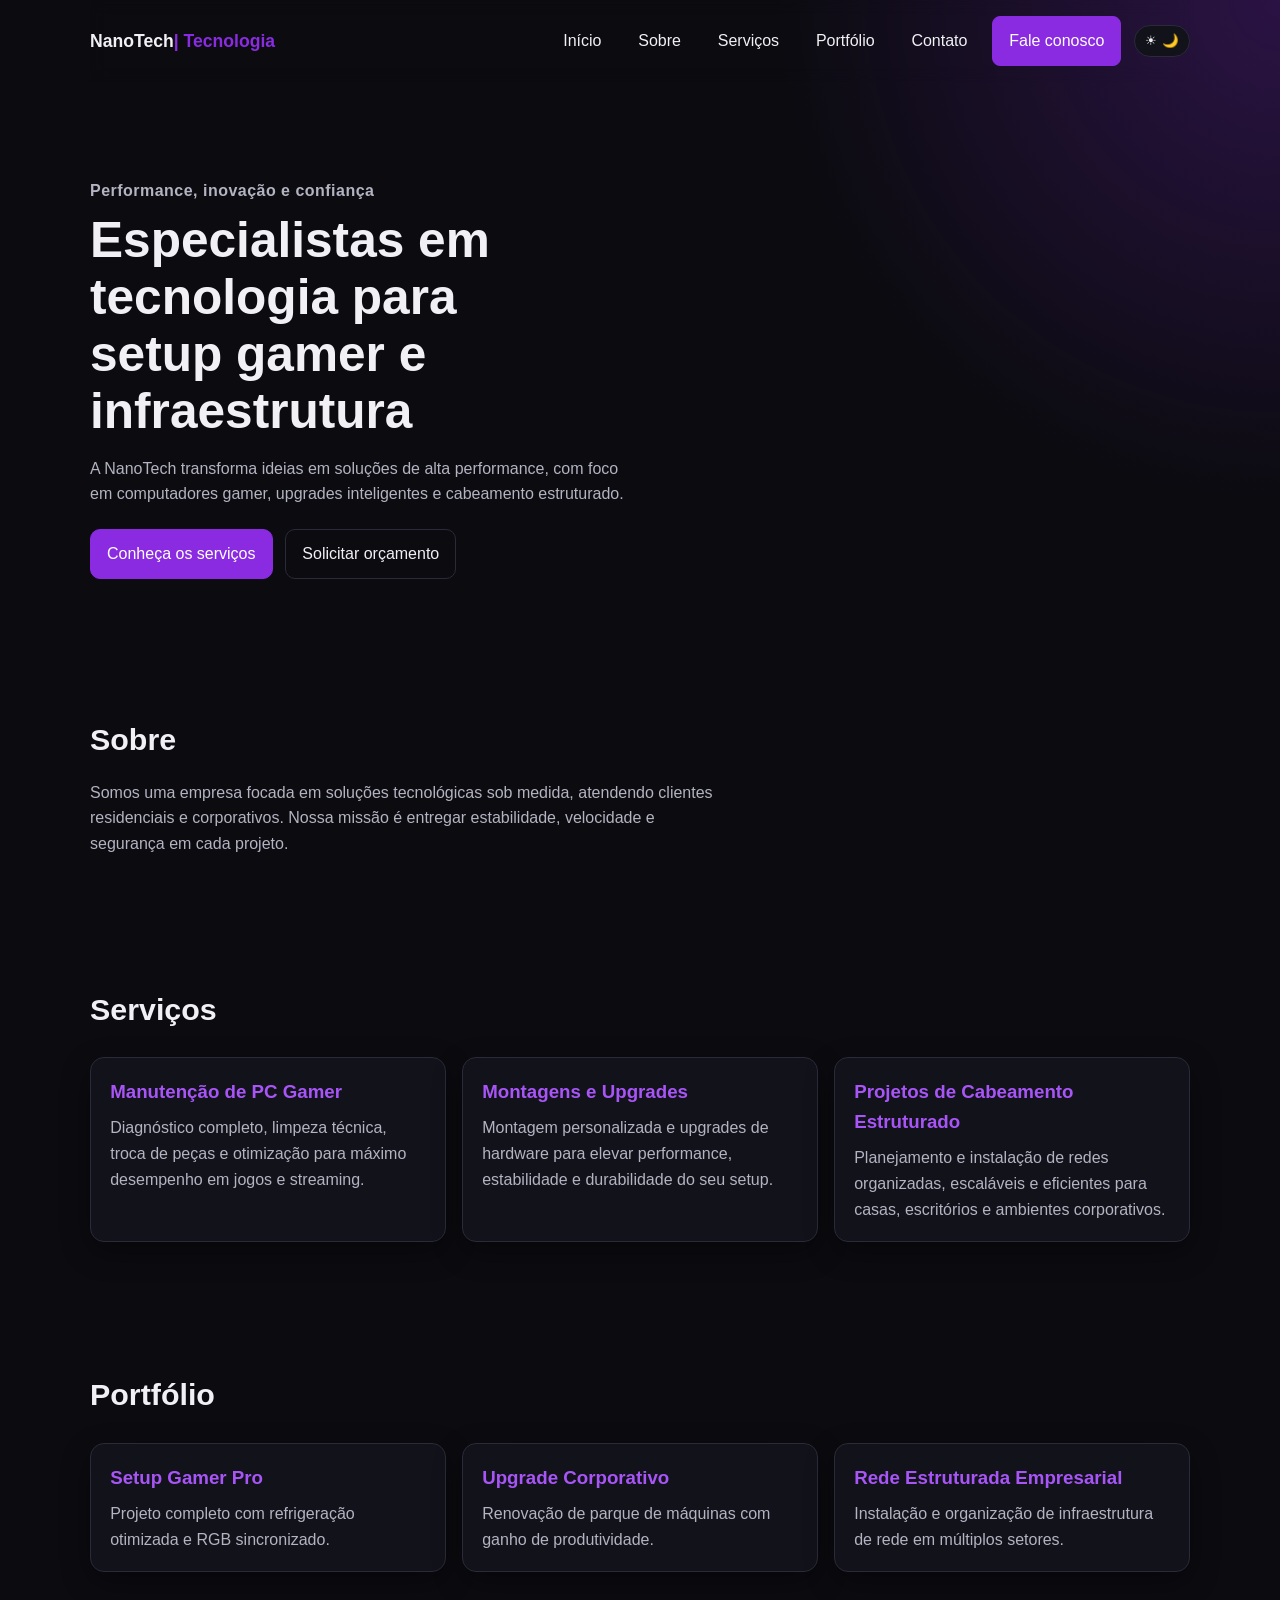
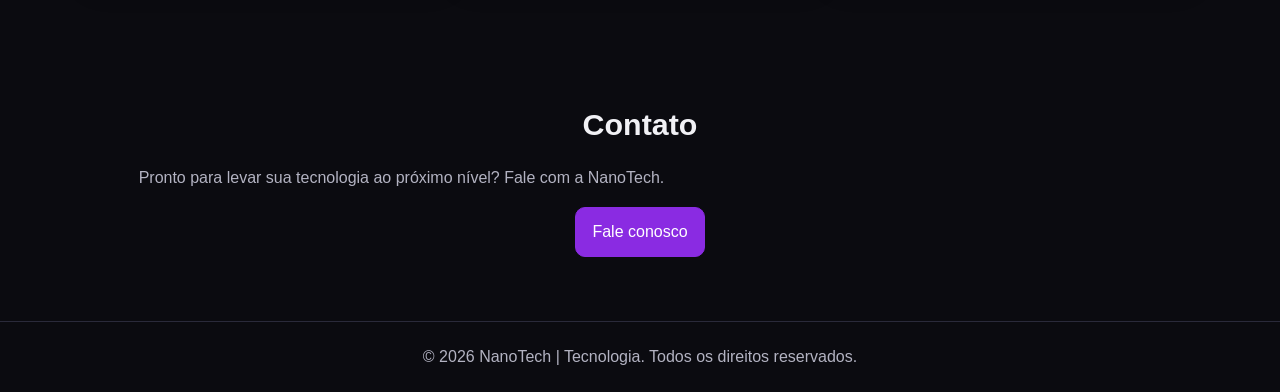
==== index.html @ a6902eae "Create responsive NanoTech landing page with theme toggle" ====
<!DOCTYPE html>
<html lang="pt-BR">
  <head>
    <meta charset="UTF-8" />
    <meta name="viewport" content="width=device-width, initial-scale=1.0" />
    <title>NanoTech | Tecnologia</title>
    <link rel="stylesheet" href="styles.css" />
  </head>
  <body data-theme="dark">
    <header class="header" id="inicio">
      <nav class="navbar container" aria-label="Navegação principal">
        <a href="#inicio" class="logo">NanoTech<span>| Tecnologia</span></a>

        <button class="menu-toggle" aria-expanded="false" aria-label="Abrir menu">
          <span></span><span></span><span></span>
        </button>

        <ul class="nav-links" id="menu">
          <li><a href="#inicio">Início</a></li>
          <li><a href="#sobre">Sobre</a></li>
          <li><a href="#servicos">Serviços</a></li>
          <li><a href="#portfolio">Portfólio</a></li>
          <li><a href="#contato">Contato</a></li>
          <li>
            <a href="#contato" class="btn btn-cta">Fale conosco</a>
          </li>
          <li>
            <button class="theme-toggle" id="themeToggle" aria-label="Alternar tema">
              <span class="icon sun" aria-hidden="true">☀</span>
              <span class="icon moon" aria-hidden="true">🌙</span>
            </button>
          </li>
        </ul>
      </nav>

      <section class="hero container">
        <div class="hero-content">
          <p class="eyebrow">Performance, inovação e confiança</p>
          <h1>Especialistas em tecnologia para setup gamer e infraestrutura</h1>
          <p>
            A NanoTech transforma ideias em soluções de alta performance, com foco em
            computadores gamer, upgrades inteligentes e cabeamento estruturado.
          </p>
          <div class="hero-actions">
            <a href="#servicos" class="btn">Conheça os serviços</a>
            <a href="#contato" class="btn btn-outline">Solicitar orçamento</a>
          </div>
        </div>
      </section>
    </header>

    <main>
      <section id="sobre" class="section container">
        <h2>Sobre</h2>
        <p>
          Somos uma empresa focada em soluções tecnológicas sob medida, atendendo
          clientes residenciais e corporativos. Nossa missão é entregar estabilidade,
          velocidade e segurança em cada projeto.
        </p>
      </section>

      <section id="servicos" class="section container">
        <h2>Serviços</h2>
        <div class="cards">
          <article class="card">
            <h3>Manutenção de PC Gamer</h3>
            <p>
              Diagnóstico completo, limpeza técnica, troca de peças e otimização para
              máximo desempenho em jogos e streaming.
            </p>
          </article>

          <article class="card">
            <h3>Montagens e Upgrades</h3>
            <p>
              Montagem personalizada e upgrades de hardware para elevar performance,
              estabilidade e durabilidade do seu setup.
            </p>
          </article>

          <article class="card">
            <h3>Projetos de Cabeamento Estruturado</h3>
            <p>
              Planejamento e instalação de redes organizadas, escaláveis e eficientes
              para casas, escritórios e ambientes corporativos.
            </p>
          </article>
        </div>
      </section>

      <section id="portfolio" class="section container">
        <h2>Portfólio</h2>
        <div class="portfolio-grid">
          <div class="portfolio-item">
            <h3>Setup Gamer Pro</h3>
            <p>Projeto completo com refrigeração otimizada e RGB sincronizado.</p>
          </div>
          <div class="portfolio-item">
            <h3>Upgrade Corporativo</h3>
            <p>Renovação de parque de máquinas com ganho de produtividade.</p>
          </div>
          <div class="portfolio-item">
            <h3>Rede Estruturada Empresarial</h3>
            <p>Instalação e organização de infraestrutura de rede em múltiplos setores.</p>
          </div>
        </div>
      </section>

      <section id="contato" class="section container contato">
        <h2>Contato</h2>
        <p>Pronto para levar sua tecnologia ao próximo nível? Fale com a NanoTech.</p>
        <a href="mailto:contato@nanotech.com" class="btn">Fale conosco</a>
      </section>
    </main>

    <footer class="footer">
      <p>© 2026 NanoTech | Tecnologia. Todos os direitos reservados.</p>
    </footer>

    <script src="script.js"></script>
  </body>
</html>
---- styles.css ----
:root {
  --bg: #0b0b10;
  --surface: #12121a;
  --text: #f1f1f5;
  --muted: #b3b3c2;
  --primary: #8a2be2;
  --primary-strong: #a855f7;
  --border: #2a2a3a;
  --shadow: 0 10px 30px rgba(0, 0, 0, 0.3);
}

body[data-theme="light"] {
  --bg: #f6f5fb;
  --surface: #ffffff;
  --text: #191726;
  --muted: #4e4c60;
  --primary: #6d28d9;
  --primary-strong: #7c3aed;
  --border: #d7d4e5;
  --shadow: 0 10px 30px rgba(45, 25, 75, 0.12);
}

* {
  box-sizing: border-box;
  margin: 0;
  padding: 0;
}

html {
  scroll-behavior: smooth;
}

body {
  font-family: "Segoe UI", Roboto, sans-serif;
  background: var(--bg);
  color: var(--text);
  line-height: 1.6;
}

.container {
  width: min(1100px, 92%);
  margin: 0 auto;
}

.header {
  background: radial-gradient(circle at top right, rgba(138, 43, 226, 0.25), transparent 35%), var(--bg);
}

.navbar {
  position: sticky;
  top: 0;
  z-index: 30;
  display: flex;
  justify-content: space-between;
  align-items: center;
  padding: 1rem 0;
  backdrop-filter: blur(8px);
}

.logo {
  text-decoration: none;
  font-weight: 700;
  color: var(--text);
  font-size: 1.1rem;
}

.logo span {
  color: var(--primary);
}

.nav-links {
  list-style: none;
  display: flex;
  align-items: center;
  gap: 0.8rem;
}

.nav-links a {
  text-decoration: none;
  color: var(--text);
  font-weight: 500;
  padding: 0.5rem 0.75rem;
  border-radius: 8px;
}

.nav-links a:hover {
  background: rgba(138, 43, 226, 0.18);
}

.btn {
  background: var(--primary);
  color: #fff !important;
  border: 1px solid var(--primary);
  padding: 0.7rem 1rem !important;
  border-radius: 10px;
  text-decoration: none;
  display: inline-block;
  transition: 0.2s;
}

.btn:hover {
  background: var(--primary-strong);
  transform: translateY(-1px);
}

.btn-outline {
  background: transparent;
  border: 1px solid var(--border);
  color: var(--text) !important;
}

.theme-toggle {
  border: 1px solid var(--border);
  border-radius: 999px;
  background: var(--surface);
  color: var(--text);
  padding: 0.45rem 0.6rem;
  cursor: pointer;
  display: flex;
  gap: 0.35rem;
}

.hero {
  padding: 6rem 0 4.5rem;
}

.eyebrow {
  color: var(--primary-strong);
  font-weight: 600;
  letter-spacing: 0.03em;
  margin-bottom: 0.5rem;
}

.hero h1 {
  font-size: clamp(1.8rem, 5vw, 3.1rem);
  line-height: 1.15;
  margin-bottom: 1rem;
  max-width: 16ch;
}

.hero p {
  color: var(--muted);
  max-width: 62ch;
}

.hero-actions {
  display: flex;
  gap: 0.8rem;
  margin-top: 1.4rem;
  flex-wrap: wrap;
}

.section {
  padding: 4rem 0;
}

.section h2 {
  font-size: 1.9rem;
  margin-bottom: 1rem;
}

.section > p {
  color: var(--muted);
  max-width: 70ch;
}

.cards,
.portfolio-grid {
  margin-top: 1.5rem;
  display: grid;
  grid-template-columns: repeat(3, minmax(0, 1fr));
  gap: 1rem;
}

.card,
.portfolio-item {
  background: var(--surface);
  border: 1px solid var(--border);
  border-radius: 14px;
  padding: 1.2rem;
  box-shadow: var(--shadow);
}

.card h3,
.portfolio-item h3 {
  margin-bottom: 0.5rem;
  color: var(--primary-strong);
}

.card p,
.portfolio-item p {
  color: var(--muted);
}

.contato {
  text-align: center;
}

.contato .btn {
  margin-top: 1rem;
}

.footer {
  border-top: 1px solid var(--border);
  padding: 1.4rem;
  text-align: center;
  color: var(--muted);
}

.menu-toggle {
  display: none;
  background: transparent;
  border: none;
  cursor: pointer;
}

.menu-toggle span {
  display: block;
  width: 24px;
  height: 2px;
  background: var(--text);
  margin: 5px 0;
}

@media (max-width: 900px) {
  .cards,
  .portfolio-grid {
    grid-template-columns: 1fr;
  }

  .menu-toggle {
    display: block;
  }

  .nav-links {
    position: absolute;
    top: 70px;
    right: 4%;
    background: var(--surface);
    border: 1px solid var(--border);
    border-radius: 12px;
    box-shadow: var(--shadow);
    width: min(320px, 90vw);
    padding: 0.8rem;
    display: none;
    flex-direction: column;
    align-items: flex-start;
  }

  .nav-links.open {
    display: flex;
  }

  .nav-links li {
    width: 100%;
  }

  .nav-links a,
  .theme-toggle {
    width: 100%;
  }
}
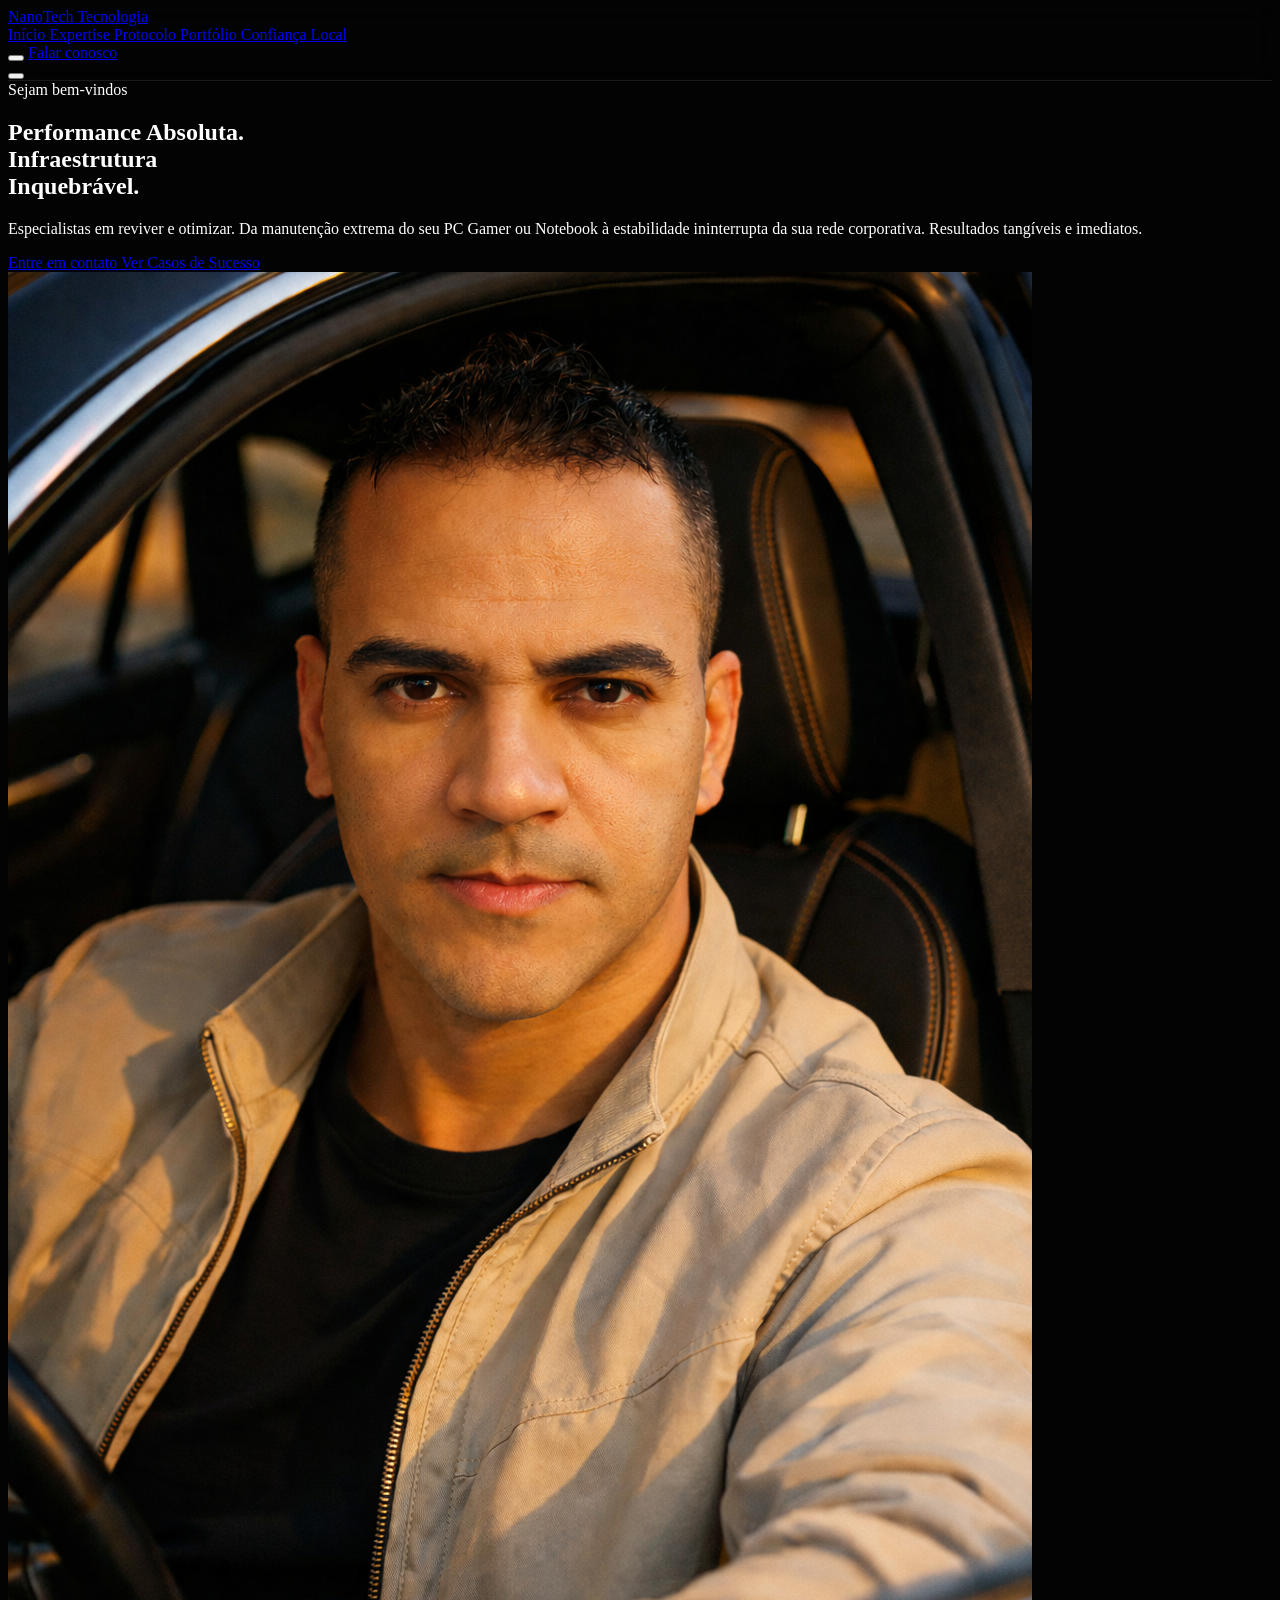
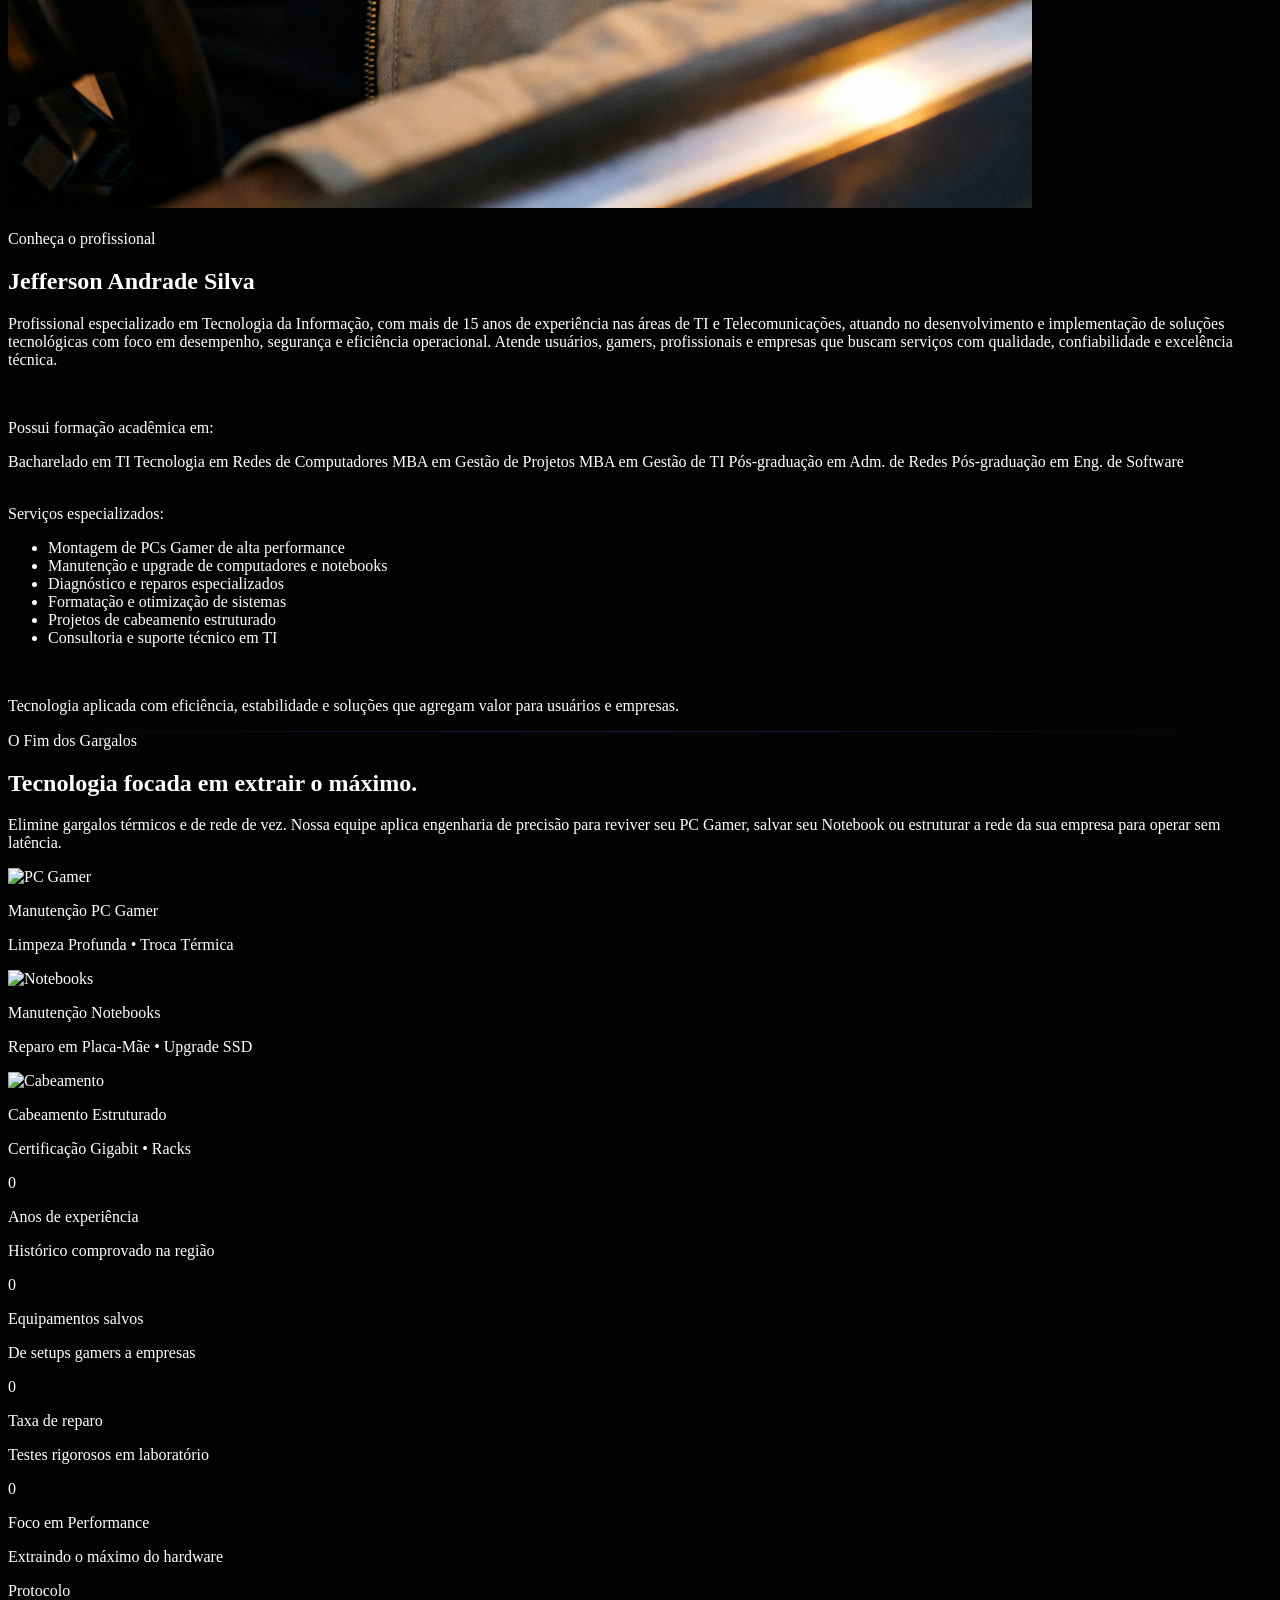
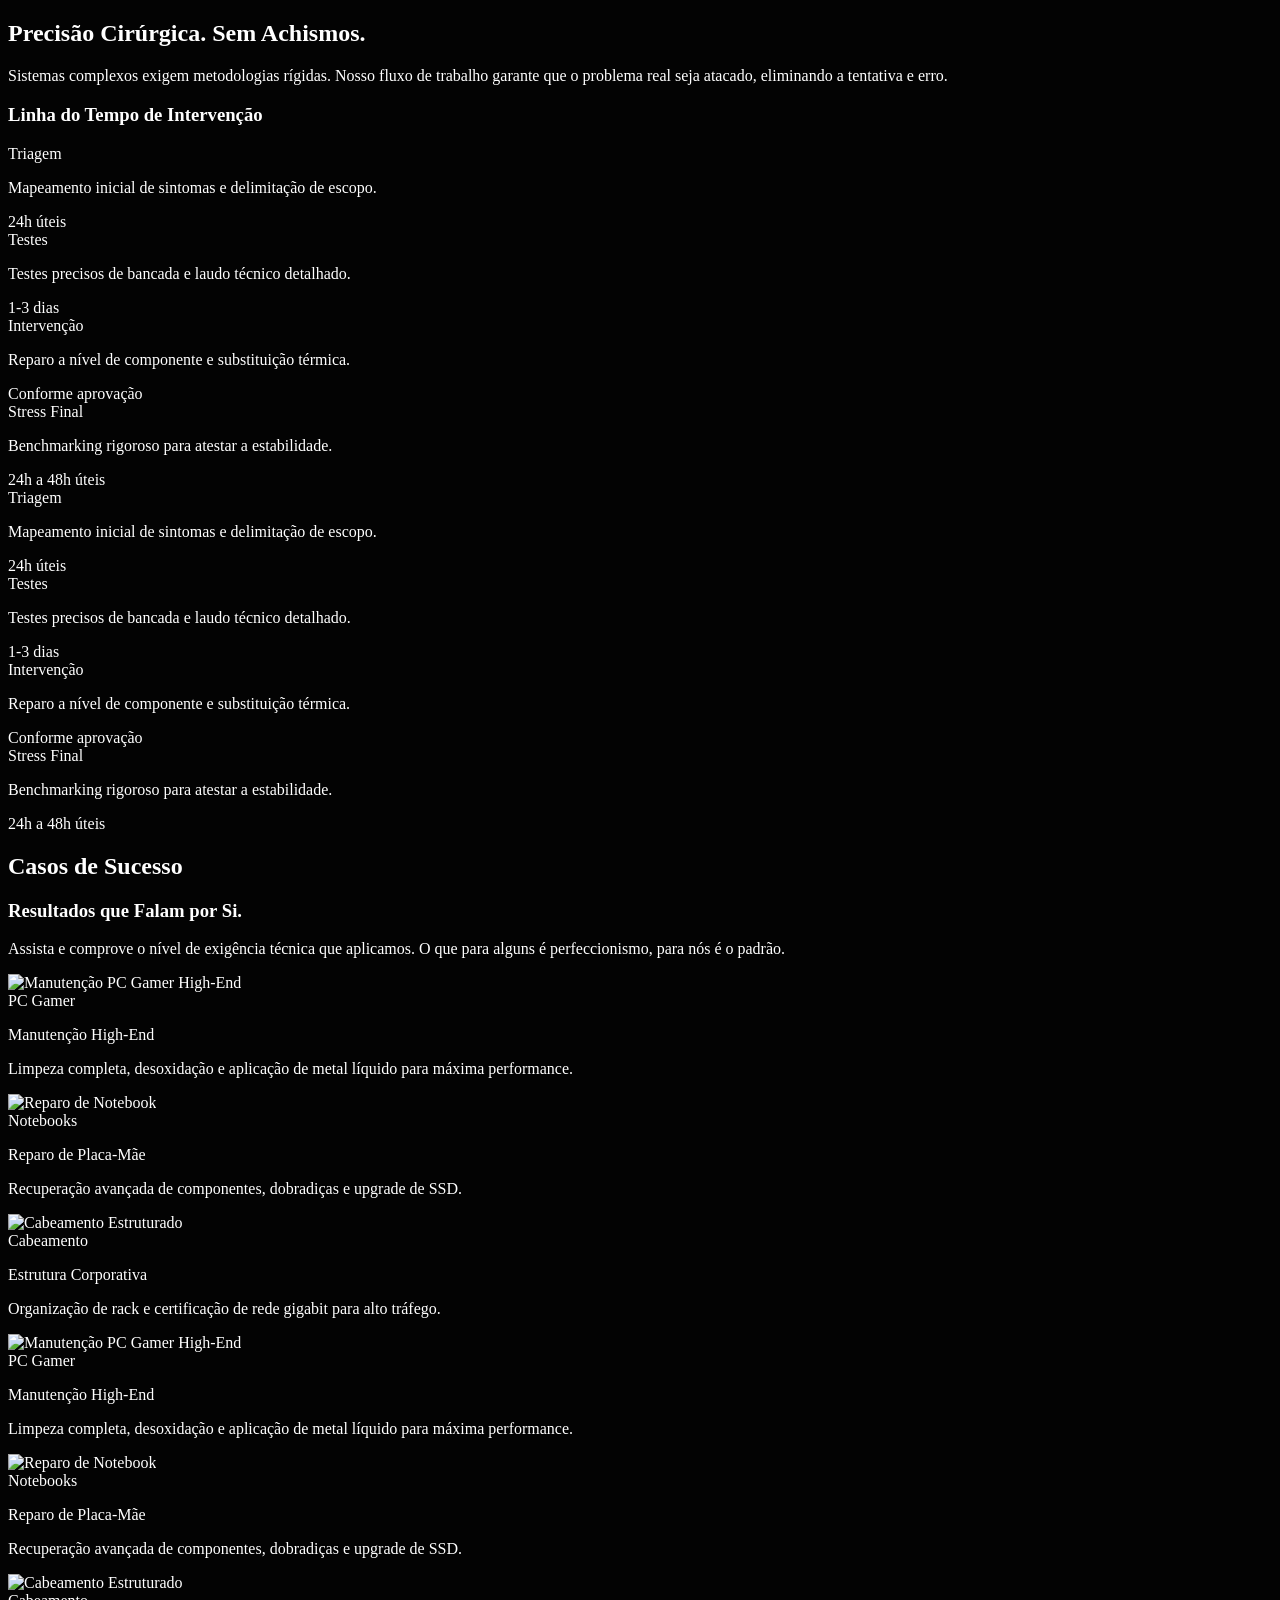
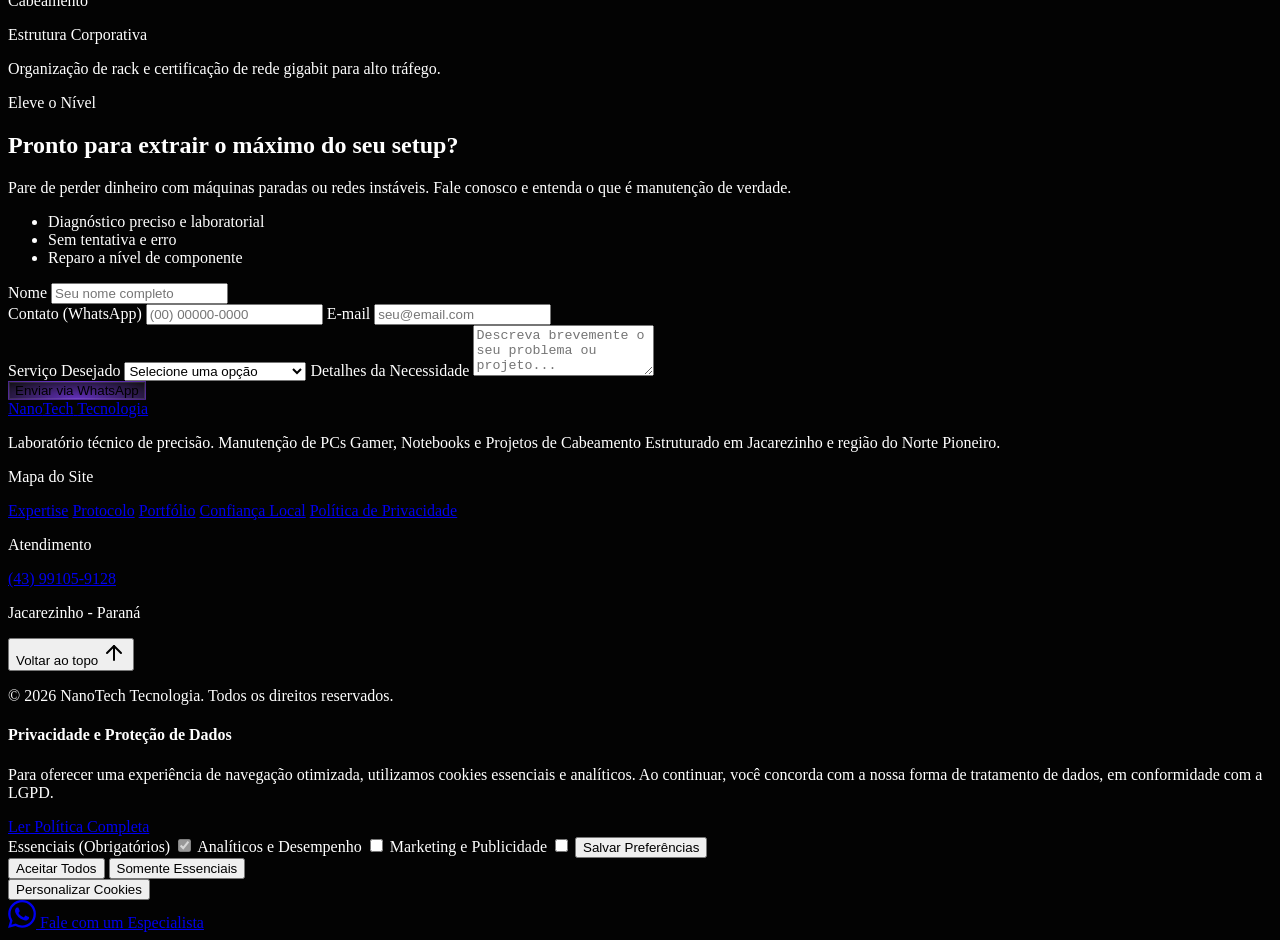
==== commit 726b0c75: "Rename nanotech.html to index.html" ====
--- a/index.html
+++ b/index.html
@@ -1,122 +1,739 @@
-<!DOCTYPE html>
-<html lang="pt-BR">
-  <head>
-    <meta charset="UTF-8" />
-    <meta name="viewport" content="width=device-width, initial-scale=1.0" />
-    <title>NanoTech | Tecnologia</title>
-    <link rel="stylesheet" href="styles.css" />
-  </head>
-  <body data-theme="dark">
-    <header class="header" id="inicio">
-      <nav class="navbar container" aria-label="Navegação principal">
-        <a href="#inicio" class="logo">NanoTech<span>| Tecnologia</span></a>
-
-        <button class="menu-toggle" aria-expanded="false" aria-label="Abrir menu">
-          <span></span><span></span><span></span>
-        </button>
-
-        <ul class="nav-links" id="menu">
-          <li><a href="#inicio">Início</a></li>
-          <li><a href="#sobre">Sobre</a></li>
-          <li><a href="#servicos">Serviços</a></li>
-          <li><a href="#portfolio">Portfólio</a></li>
-          <li><a href="#contato">Contato</a></li>
-          <li>
-            <a href="#contato" class="btn btn-cta">Fale conosco</a>
-          </li>
-          <li>
-            <button class="theme-toggle" id="themeToggle" aria-label="Alternar tema">
-              <span class="icon sun" aria-hidden="true">☀</span>
-              <span class="icon moon" aria-hidden="true">🌙</span>
-            </button>
-          </li>
-        </ul>
-      </nav>
-
-      <section class="hero container">
-        <div class="hero-content">
-          <p class="eyebrow">Performance, inovação e confiança</p>
-          <h1>Especialistas em tecnologia para setup gamer e infraestrutura</h1>
-          <p>
-            A NanoTech transforma ideias em soluções de alta performance, com foco em
-            computadores gamer, upgrades inteligentes e cabeamento estruturado.
-          </p>
-          <div class="hero-actions">
-            <a href="#servicos" class="btn">Conheça os serviços</a>
-            <a href="#contato" class="btn btn-outline">Solicitar orçamento</a>
-          </div>
-        </div>
-      </section>
-    </header>
-
-    <main>
-      <section id="sobre" class="section container">
-        <h2>Sobre</h2>
-        <p>
-          Somos uma empresa focada em soluções tecnológicas sob medida, atendendo
-          clientes residenciais e corporativos. Nossa missão é entregar estabilidade,
-          velocidade e segurança em cada projeto.
-        </p>
-      </section>
-
-      <section id="servicos" class="section container">
-        <h2>Serviços</h2>
-        <div class="cards">
-          <article class="card">
-            <h3>Manutenção de PC Gamer</h3>
-            <p>
-              Diagnóstico completo, limpeza técnica, troca de peças e otimização para
-              máximo desempenho em jogos e streaming.
-            </p>
-          </article>
-
-          <article class="card">
-            <h3>Montagens e Upgrades</h3>
-            <p>
-              Montagem personalizada e upgrades de hardware para elevar performance,
-              estabilidade e durabilidade do seu setup.
-            </p>
-          </article>
-
-          <article class="card">
-            <h3>Projetos de Cabeamento Estruturado</h3>
-            <p>
-              Planejamento e instalação de redes organizadas, escaláveis e eficientes
-              para casas, escritórios e ambientes corporativos.
-            </p>
-          </article>
-        </div>
-      </section>
-
-      <section id="portfolio" class="section container">
-        <h2>Portfólio</h2>
-        <div class="portfolio-grid">
-          <div class="portfolio-item">
-            <h3>Setup Gamer Pro</h3>
-            <p>Projeto completo com refrigeração otimizada e RGB sincronizado.</p>
-          </div>
-          <div class="portfolio-item">
-            <h3>Upgrade Corporativo</h3>
-            <p>Renovação de parque de máquinas com ganho de produtividade.</p>
-          </div>
-          <div class="portfolio-item">
-            <h3>Rede Estruturada Empresarial</h3>
-            <p>Instalação e organização de infraestrutura de rede em múltiplos setores.</p>
-          </div>
-        </div>
-      </section>
-
-      <section id="contato" class="section container contato">
-        <h2>Contato</h2>
-        <p>Pronto para levar sua tecnologia ao próximo nível? Fale com a NanoTech.</p>
-        <a href="mailto:contato@nanotech.com" class="btn">Fale conosco</a>
-      </section>
-    </main>
-
-    <footer class="footer">
-      <p>© 2026 NanoTech | Tecnologia. Todos os direitos reservados.</p>
-    </footer>
-
-    <script src="script.js"></script>
-  </body>
-</html>
+<!DOCTYPE html>
+<html lang="pt-BR" class="scroll-smooth dark">
+<head>
+    <meta charset="UTF-8">
+    <meta name="viewport" content="width=device-width, initial-scale=1.0">
+    <title>NanoTech Tecnologia | Alta Performance e Infraestrutura Profissional - PR</title>
+    <link rel="icon" type="image/png" href="logo_nano.png">
+    
+    <!-- Script Anti-FOUC para carregar o tema antes da renderização -->
+    <script>
+        // Define o modo escuro (dark) como padrão absoluto. 
+        // Só muda para claro (light) se o utilizador tiver escolhido explicitamente essa opção antes.
+        if (localStorage.getItem('color-theme') === 'light') {
+            document.documentElement.classList.remove('dark');
+        } else {
+            document.documentElement.classList.add('dark');
+        }
+    </script>
+
+    <!-- Tailwind CSS -->
+    <script src="https://cdn.tailwindcss.com"></script>
+    
+    <!-- Lucide Icons -->
+    <script src="https://unpkg.com/lucide@latest"></script>
+
+    <!-- Google Fonts -->
+    <link rel="preconnect" href="https://fonts.googleapis.com">
+    <link rel="preconnect" href="https://fonts.gstatic.com" crossorigin>
+    <link href="https://fonts.googleapis.com/css2?family=Manrope:wght@300;400;500;600;700;800&display=swap" rel="stylesheet">
+
+    <!-- Tailwind Config com Variáveis Dinâmicas -->
+    <script>
+        tailwind.config = {
+            darkMode: 'class',
+            theme: {
+                extend: {
+                    colors: {
+                        bgBase: 'var(--color-base)',
+                        bgSurface: 'var(--color-surface)',
+                        bgSurface2: 'var(--color-surface2)',
+                        borderColor: 'var(--color-border)',
+                        borderDarker: 'var(--color-border-darker)',
+                        textMain: 'var(--color-text-main)',
+                        textMuted: 'var(--color-text-muted)',
+                        brand: {
+                            light: '#a78bfa',
+                            DEFAULT: '#7c3aed',
+                            dark: '#5b21b6',
+                        }
+                    },
+                    fontFamily: {
+                        sans: ['Manrope', 'sans-serif'],
+                    }
+                }
+            }
+        }
+    </script>
+
+    <!-- External CSS -->
+    <link rel="stylesheet" href="style.css">
+</head>
+<body class="relative selection:bg-brand selection:text-white">
+
+    <!-- Header -->
+    <header class="fixed w-full top-0 z-50 glass-header transition-all duration-300">
+        <div class="container mx-auto px-6 lg:px-12 py-5 flex justify-between items-center">
+            <!-- Logo -->
+            <a href="#" class="flex items-center gap-3">
+                <div class="w-2 h-6 bg-brand rounded-sm"></div>
+                <span class="font-bold text-xl tracking-tight text-textMain uppercase">Nano<span class="text-gray-500">Tech</span> <span class="text-sm font-medium text-brand dark:text-brand-light normal-case ml-1">Tecnologia</span></span>
+            </a>
+
+            <!-- Desktop Nav -->
+            <div class="hidden lg:flex items-center gap-8">
+                <nav class="flex gap-8 items-center w-full">
+                    <a href="#hero-section" class="relative text-sm font-medium text-textMuted hover:text-white transition-colors duration-300 group py-1">
+                        Início
+                        <span class="absolute bottom-0 left-0 w-0 h-[2px] bg-brand transition-all duration-300 ease-out group-hover:w-full rounded-full shadow-[0_0_8px_rgba(124,58,237,0.8)]"></span>
+                    </a>
+                    <a href="#expertise" class="relative text-sm font-medium text-textMuted hover:text-white transition-colors duration-300 group py-1">
+                        Expertise
+                        <span class="absolute bottom-0 left-0 w-0 h-[2px] bg-brand transition-all duration-300 ease-out group-hover:w-full rounded-full shadow-[0_0_8px_rgba(124,58,237,0.8)]"></span>
+                    </a>
+                    <a href="#processo" class="relative text-sm font-medium text-textMuted hover:text-white transition-colors duration-300 group py-1">
+                        Protocolo
+                        <span class="absolute bottom-0 left-0 w-0 h-[2px] bg-brand transition-all duration-300 ease-out group-hover:w-full rounded-full shadow-[0_0_8px_rgba(124,58,237,0.8)]"></span>
+                    </a>
+                    <a href="#portfolio" class="relative text-sm font-medium text-textMuted hover:text-white transition-colors duration-300 group py-1">
+                        Portfólio
+                        <span class="absolute bottom-0 left-0 w-0 h-[2px] bg-brand transition-all duration-300 ease-out group-hover:w-full rounded-full shadow-[0_0_8px_rgba(124,58,237,0.8)]"></span>
+                    </a>
+                    <a href="#confianca" class="relative text-sm font-medium text-textMuted hover:text-white transition-colors duration-300 group py-1">
+                        Confiança Local
+                        <span class="absolute bottom-0 left-0 w-0 h-[2px] bg-brand transition-all duration-300 ease-out group-hover:w-full rounded-full shadow-[0_0_8px_rgba(124,58,237,0.8)]"></span>
+                    </a>
+                </nav>
+                <div class="flex items-center gap-5 border-l border-borderColor pl-6">
+                    <button id="theme-toggle-desktop" class="text-textMuted hover:text-brand transition-colors p-2 rounded-lg bg-bgSurface2 border border-borderColor">
+                        <i data-lucide="sun" class="w-4 h-4 hidden dark:block"></i>
+                        <i data-lucide="moon" class="w-4 h-4 block dark:hidden"></i>
+                    </button>
+                    <a href="#confianca" class="bg-brand hover:bg-brand-light text-white px-6 py-2.5 text-sm font-bold transition-all duration-300 flex items-center gap-2 rounded-lg shadow-[0_0_15px_rgba(124,58,237,0.3)] whitespace-nowrap">
+                        Falar conosco
+                    </a>
+                </div>
+            </div>
+
+            <!-- Mobile Menu Btn & Toggle -->
+            <div class="flex items-center gap-4 lg:hidden">
+                <button class="text-textMain" id="mobile-menu-btn">
+                    <i data-lucide="menu" class="w-6 h-6"></i>
+                </button>
+            </div>
+        </div>
+    </header>
+
+    <!-- Hero Section -->
+    <section class="relative min-h-screen flex items-center pt-32 pb-20 lg:pt-48 lg:pb-32 overflow-hidden z-10" id="hero-section">
+        <div class="absolute inset-0 pointer-events-none grid-bg z-0"></div>
+        <!-- Ambient Glow -->
+        <div class="absolute top-0 left-1/2 -translate-x-1/2 w-[1000px] h-[500px] bg-brand/10 rounded-full blur-[100px] pointer-events-none z-0"></div>
+
+        <div class="container mx-auto px-6 lg:px-12 relative z-10 flex flex-col justify-center items-center text-center scroll-blur-target" id="hero-content">
+            
+            <div class="gs-hero opacity-0 translate-y-8 inline-flex gap-2 text-xs font-semibold uppercase tracking-[0.15em] text-brand dark:text-brand-light bg-brand/5 border border-brand/10 rounded-full mb-8 pt-1.5 pr-4 pb-1.5 pl-4 items-center">
+                Sejam bem-vindos
+                <span class="relative flex h-2 w-2 ml-1">
+                    <span class="animate-ping absolute inline-flex h-full w-full rounded-full bg-brand opacity-75"></span>
+                    <span class="relative inline-flex rounded-full h-2 w-2 bg-brand"></span>
+                </span>
+            </div>
+
+            <h1 class="gs-hero opacity-0 translate-y-8 font-bold text-5xl md:text-7xl lg:text-8xl leading-[0.95] tracking-tight text-textMain mb-6 max-w-5xl transition-all duration-75 ease-out will-change-transform" id="hero-title">
+                Performance Absoluta. <br>
+                <span class="text-transparent bg-clip-text bg-gradient-to-r from-textMuted to-textMain">Infraestrutura </span>
+                <!-- Mobile Break for 3rd Line -->
+                <br class="md:hidden">
+                <span class="whitespace-nowrap">
+                    <span class="text-textMain inline-block transition-opacity duration-300 min-w-[1ch]" id="rotating-text-nanotech">Inquebrável</span><span class="text-transparent bg-clip-text bg-gradient-to-r from-textMuted to-textMain">.</span>
+                </span>
+                
+                <script>
+                  document.addEventListener('DOMContentLoaded', function() {
+                    const words = ["Inquebrável", "Premium", "Sem Gargalos", "Blindada", "Impecável"];
+                    let index = 0;
+                    const el = document.getElementById('rotating-text-nanotech');
+                    if (el) {
+                        setInterval(() => {
+                            el.classList.add('opacity-0');
+                            setTimeout(() => {
+                                index = (index + 1) % words.length;
+                                el.textContent = words[index];
+                                el.classList.remove('opacity-0');
+                            }, 300);
+                        }, 2000);
+                    }
+                });
+                </script>
+            </h1>
+
+            <p class="gs-hero opacity-0 translate-y-8 text-textMuted text-lg md:text-xl max-w-2xl font-light leading-relaxed mb-10 mr-auto ml-auto">
+                Especialistas em reviver e otimizar. Da manutenção extrema do seu PC Gamer ou Notebook à estabilidade ininterrupta da sua rede corporativa. Resultados tangíveis e imediatos.
+            </p>
+
+            <div class="gs-hero opacity-0 translate-y-8 flex flex-col sm:flex-row items-center justify-center gap-4 w-full">
+                <a href="#confianca" class="w-full sm:w-auto px-8 py-4 bg-brand hover:bg-brand-light text-white text-sm font-bold rounded-lg transition-all duration-300 flex items-center justify-center gap-2 shadow-[0_0_20px_rgba(124,58,237,0.4)]">
+                    Entre em contato
+                    <i data-lucide="arrow-right" class="w-4 h-4"></i>
+                </a>
+                <a href="#portfolio" class="w-full sm:w-auto px-8 py-4 border border-borderColor text-textMain text-sm font-bold rounded-lg hover:bg-bgSurface2 transition-colors duration-300 flex items-center justify-center gap-2 group">
+                    Ver Casos de Sucesso
+                    <i data-lucide="play-circle" class="w-4 h-4 group-hover:scale-110 transition-transform"></i>
+                </a>
+            </div>
+        </div>
+    </section>
+
+    <!-- Profissional Section -->
+    <section class="relative z-10 w-full mt-16 mb-16 gs-reveal opacity-0 translate-y-10">
+        <div class="w-full lg:h-[680px] bg-[#0c0c0c] border-y border-borderDarker grid grid-cols-1 lg:grid-cols-[40%_60%] shadow-2xl">
+            <!-- Image Content (Top on Mobile, Left on Desktop) -->
+            <div class="relative h-[400px] md:h-[500px] lg:h-full w-full">
+                <!-- Inner shadow to blend edges slightly -->
+                <div class="absolute inset-0 shadow-[inset_0_0_50px_rgba(12,12,12,0.5)] z-10 pointer-events-none"></div>
+                <img src="assets/profissional.png" alt="Especialista NanoTech" class="absolute inset-0 w-full h-full object-contain" style="object-position: center top;">
+            </div>
+
+            <!-- Text Content (Bottom on Mobile, Right on Desktop) -->
+            <div class="flex flex-col justify-center p-6 sm:p-8 lg:p-10 xl:p-12 relative overflow-hidden">
+                <!-- Subtle background glow -->
+                <div class="absolute top-0 right-0 w-full h-full bg-gradient-to-bl from-brand/5 to-transparent pointer-events-none"></div>
+                <br>
+                <div class="relative z-10 inline-flex items-center gap-2 text-[10px] sm:text-xs font-semibold uppercase tracking-[0.15em] text-brand bg-brand/5 border border-brand/10 rounded-full px-3 py-1 sm:px-4 sm:py-1.5 w-max mb-6 backdrop-blur-sm">
+                    Conheça o profissional
+                    <span class="relative flex h-2 w-2 ml-1">
+                        <span class="animate-ping absolute inline-flex h-full w-full rounded-full bg-brand opacity-75"></span>
+                        <span class="relative inline-flex rounded-full h-2 w-2 bg-brand"></span>
+                    </span>
+                </div>
+                
+                <h2 class="relative z-10 text-2xl sm:text-3xl lg:text-4xl font-bold text-white tracking-tight leading-[1.05] mb-3 sm:mb-4">
+                    Jefferson Andrade Silva
+                </h2>
+                
+                <div class="relative z-10 text-gray-400 text-xs sm:text-sm leading-relaxed space-y-2 sm:space-y-3 mb-4 max-w-2xl">
+                    <p>
+                        Profissional especializado em Tecnologia da Informação, com mais de 15 anos de experiência nas áreas de TI e Telecomunicações, atuando no desenvolvimento e implementação de soluções tecnológicas com foco em desempenho, segurança e eficiência operacional. Atende usuários, gamers, profissionais e empresas que buscam serviços com qualidade, confiabilidade e excelência técnica.
+                    </p>
+                    <br>
+                    <p class="font-medium text-gray-300 mb-1">
+                        Possui formação acadêmica em:
+                    </p>
+                    <div class="flex flex-wrap gap-1.5 sm:gap-2 mb-3">
+                        <span class="inline-flex items-center gap-1.5 px-2 py-1 rounded bg-white/5 border border-white/10 text-[12px] sm:text-xs font-medium text-gray-300 whitespace-nowrap"><i data-lucide="graduation-cap" class="w-3 h-3 text-brand"></i> Bacharelado em TI</span>
+                        <span class="inline-flex items-center gap-1.5 px-2 py-1 rounded bg-white/5 border border-white/10 text-[12px] sm:text-xs font-medium text-gray-300 whitespace-nowrap"><i data-lucide="graduation-cap" class="w-3 h-3 text-brand"></i> Tecnologia em Redes de Computadores</span>
+                        <span class="inline-flex items-center gap-1.5 px-2 py-1 rounded bg-white/5 border border-white/10 text-[12px] sm:text-xs font-medium text-gray-300 whitespace-nowrap"><i data-lucide="graduation-cap" class="w-3 h-3 text-brand"></i> MBA em Gestão de Projetos</span>
+                        <span class="inline-flex items-center gap-1.5 px-2 py-1 rounded bg-white/5 border border-white/10 text-[12px] sm:text-xs font-medium text-gray-300 whitespace-nowrap"><i data-lucide="graduation-cap" class="w-3 h-3 text-brand"></i> MBA em Gestão de TI</span>
+                        <span class="inline-flex items-center gap-1.5 px-2 py-1 rounded bg-white/5 border border-white/10 text-[12px] sm:text-xs font-medium text-gray-300 whitespace-nowrap"><i data-lucide="graduation-cap" class="w-3 h-3 text-brand"></i> Pós-graduação em Adm. de Redes</span>
+                        <span class="inline-flex items-center gap-1.5 px-2 py-1 rounded bg-white/5 border border-white/10 text-[12px] sm:text-xs font-medium text-gray-300 whitespace-nowrap"><i data-lucide="graduation-cap" class="w-3 h-3 text-brand"></i> Pós-graduação em Eng. de Software</span>
+                    </div>
+                    <br>
+                    <p class="font-bold text-gray-300 mt-4 sm:mt-5 text-sm">Serviços especializados:</p>
+                    <ul class="space-y-1 sm:space-y-1.5 mt-1 sm:mt-2">
+                        <li class="flex items-start sm:items-center gap-2 sm:gap-3"><i data-lucide="check-circle-2" class="w-3.5 h-3.5 sm:w-4 sm:h-4 text-brand flex-shrink-0 mt-0.5 sm:mt-0"></i> Montagem de PCs Gamer de alta performance</li>
+                        <li class="flex items-start sm:items-center gap-2 sm:gap-3"><i data-lucide="check-circle-2" class="w-3.5 h-3.5 sm:w-4 sm:h-4 text-brand flex-shrink-0 mt-0.5 sm:mt-0"></i> Manutenção e upgrade de computadores e notebooks</li>
+                        <li class="flex items-start sm:items-center gap-2 sm:gap-3"><i data-lucide="check-circle-2" class="w-3.5 h-3.5 sm:w-4 sm:h-4 text-brand flex-shrink-0 mt-0.5 sm:mt-0"></i> Diagnóstico e reparos especializados</li>
+                        <li class="flex items-start sm:items-center gap-2 sm:gap-3"><i data-lucide="check-circle-2" class="w-3.5 h-3.5 sm:w-4 sm:h-4 text-brand flex-shrink-0 mt-0.5 sm:mt-0"></i> Formatação e otimização de sistemas</li>
+                        <li class="flex items-start sm:items-center gap-2 sm:gap-3"><i data-lucide="check-circle-2" class="w-3.5 h-3.5 sm:w-4 sm:h-4 text-brand flex-shrink-0 mt-0.5 sm:mt-0"></i> Projetos de cabeamento estruturado</li>
+                        <li class="flex items-start sm:items-center gap-2 sm:gap-3"><i data-lucide="check-circle-2" class="w-3.5 h-3.5 sm:w-4 sm:h-4 text-brand flex-shrink-0 mt-0.5 sm:mt-0"></i> Consultoria e suporte técnico em TI</li>
+                    </ul>
+                    <br>
+                    <p class="text-white font-bold mt-4 sm:mt-5 border-l-2 border-brand pl-3 bg-brand/5 py-1.5 sm:py-2 pr-2 sm:pr-3 rounded-r-lg text-xs sm:text-sm">
+                        Tecnologia aplicada com eficiência, estabilidade e soluções que agregam valor para usuários e empresas.
+                    </p>
+                </div>
+            </div>
+        </div>
+    </section>
+
+    <div class="line-divider"></div>
+
+    <!-- Expertise Section -->
+    <section id="expertise" class="relative z-10 sm:px-6 lg:px-8 max-w-7xl mt-20 mr-auto mb-20 ml-auto pt-20 pr-4 pb-20 pl-4 gs-reveal opacity-0 translate-y-10">
+        <!-- Intro -->
+        <div class="grid grid-cols-1 lg:grid-cols-2 gap-6 mb-10">
+            <div class="space-y-3">
+                <span class="inline-flex w-max items-center rounded-full bg-brand/10 px-3 py-1 text-[0.85rem] font-bold tracking-[0.2em] uppercase text-brand dark:text-brand-light ring-1 ring-brand/20">O Fim dos Gargalos</span>
+                <h2 class="sm:text-5xl md:text-6xl text-4xl font-bold text-textMain tracking-tight">
+                    Tecnologia focada em extrair o máximo.
+                </h2>
+            </div>
+            <p class="sm:text-lg text-base text-textMuted max-w-[85ch]">
+                Elimine gargalos térmicos e de rede de vez. Nossa equipe aplica engenharia de precisão para reviver seu PC Gamer, salvar seu Notebook ou estruturar a rede da sua empresa para operar sem latência.
+            </p>
+        </div>
+
+        <!-- Gallery -->
+        <div class="grid grid-cols-1 sm:grid-cols-2 lg:grid-cols-3 gap-6 mb-10">
+            <!-- PC Gamer -->
+            <div class="relative aspect-square overflow-hidden ring-borderDarker ring-1 rounded-xl group card-accent">
+                <img src="https://images.unsplash.com/photo-1587202372634-32705e3bf49c?q=80&w=800&auto=format&fit=crop" alt="PC Gamer" class="w-full h-full object-cover opacity-60 group-hover:opacity-100 group-hover:scale-105 transition-all duration-700 grayscale group-hover:grayscale-0">
+                <div class="absolute inset-0 bg-gradient-to-t from-black/80 via-black/20 to-transparent"></div>
+                <div class="absolute bottom-4 left-4 right-4">
+                    <p class="text-white text-lg font-bold mb-1">Manutenção PC Gamer</p>
+                    <p class="text-white/70 text-sm">Limpeza Profunda • Troca Térmica</p>
+                </div>
+            </div>
+            
+            <!-- Notebooks -->
+            <div class="relative aspect-square overflow-hidden ring-borderDarker ring-1 rounded-xl group card-accent">
+                <img src="https://images.unsplash.com/photo-1593640408182-31c70c8268f5?q=80&w=800&auto=format&fit=crop" alt="Notebooks" class="w-full h-full object-cover opacity-60 group-hover:opacity-100 group-hover:scale-105 transition-all duration-700 grayscale group-hover:grayscale-0">
+                <div class="absolute inset-0 bg-gradient-to-t from-black/80 via-black/20 to-transparent"></div>
+                <div class="absolute bottom-4 left-4 right-4">
+                    <p class="text-white text-lg font-bold mb-1">Manutenção Notebooks</p>
+                    <p class="text-white/70 text-sm">Reparo em Placa-Mãe • Upgrade SSD</p>
+                </div>
+            </div>
+            
+            <!-- Cabeamento -->
+            <div class="relative aspect-square overflow-hidden ring-borderDarker ring-1 rounded-xl group card-accent">
+                <img src="https://plus.unsplash.com/premium_photo-1764705683048-4f416de4fb67?q=80&w=1169&auto=format&fit=crop" alt="Cabeamento" class="w-full h-full object-cover opacity-60 group-hover:opacity-100 group-hover:scale-105 transition-all duration-700 grayscale group-hover:grayscale-0">
+                <div class="absolute inset-0 bg-gradient-to-t from-black/80 via-black/20 to-transparent"></div>
+                <div class="absolute bottom-4 left-4 right-4">
+                    <p class="text-white text-lg font-bold mb-1">Cabeamento Estruturado</p>
+                    <p class="text-white/70 text-sm">Certificação Gigabit • Racks</p>
+                </div>
+            </div>
+        </div>
+
+        <!-- Stats -->
+        <div class="grid grid-cols-2 sm:grid-cols-4 gap-8 mt-10 sm:mt-14 border-t border-borderColor pt-10" id="stats-section">
+            <div class="space-y-1">
+                <p class="text-4xl sm:text-5xl text-brand tracking-tight font-bold stat-number" data-target="15" data-suffix="+">0</p>
+                <p class="text-sm text-textMain font-medium">Anos de experiência</p>
+                <p class="text-xs text-textMuted">Histórico comprovado na região</p>
+            </div>
+            <div class="space-y-1">
+                <p class="text-4xl sm:text-5xl text-brand tracking-tight font-bold stat-number" data-target="500" data-suffix="+">0</p>
+                <p class="text-sm text-textMain font-medium">Equipamentos salvos</p>
+                <p class="text-xs text-textMuted">De setups gamers a empresas</p>
+            </div>
+            <div class="space-y-1">
+                <p class="text-4xl sm:text-5xl text-brand tracking-tight font-bold stat-number" data-target="99" data-suffix="%">0</p>
+                <p class="text-sm text-textMain font-medium">Taxa de reparo</p>
+                <p class="text-xs text-textMuted">Testes rigorosos em laboratório</p>
+            </div>
+            <div class="space-y-1">
+                <p class="text-4xl sm:text-5xl text-brand tracking-tight font-bold stat-number" data-target="100" data-suffix="%">0</p>
+                <p class="text-sm text-textMain font-medium">Foco em Performance</p>
+                <p class="text-xs text-textMuted">Extraindo o máximo do hardware</p>
+            </div>
+        </div>
+    </section>
+
+    <!-- Process Section -->
+    <section id="processo" class="sm:px-6 lg:px-8 sm:mt-24 lg:mt-32 sm:mb-24 lg:mb-32 sm:pt-12 lg:pt-16 sm:pr-6 sm:pb-12 lg:pb-16 sm:pl-6 mt-16 mr-auto mb-16 ml-auto pt-8 pr-4 pb-8 pl-4 gs-reveal opacity-0 translate-y-10 relative z-10 border-y border-borderColor bg-bgSurface/20">
+        <style>
+            #processo .ring-2 { transition: all 0.3s ease; cursor: pointer; }
+            #processo .ring-2:hover { transform: scale(1.15); box-shadow: 0 0 20px rgba(124, 58, 237, 0.3); }
+            #processo .ring-2 i { transition: transform 0.3s ease; }
+            #processo .ring-2:hover i { transform: scale(1.2); }
+        </style>
+        <div class="relative overflow-hidden sm:p-8 lg:p-12 bg-bgSurface max-w-7xl ring-borderDarker ring-1 rounded-2xl sm:rounded-3xl mx-auto pt-6 sm:pt-8 pr-4 sm:pr-8 pb-6 sm:pb-8 pl-4 sm:pl-8">
+            <div class="flex flex-col gap-6 sm:gap-8 mb-8 sm:mb-12">
+                <div class="text-center sm:text-left">
+                    <p class="text-[10px] sm:text-[11px] uppercase tracking-[0.16em] sm:tracking-[0.18em] text-brand font-bold">Protocolo</p>
+                    <h2 class="mt-2 sm:mt-3 text-2xl sm:text-4xl lg:text-5xl text-textMain tracking-tight sm:tracking-tighter font-bold">Precisão Cirúrgica. Sem Achismos.</h2>
+                </div>
+                <p class="text-sm sm:text-base lg:text-lg text-textMuted max-w-full sm:max-w-[55ch] text-center sm:text-left mx-auto sm:mx-0">
+                    Sistemas complexos exigem metodologias rígidas. Nosso fluxo de trabalho garante que o problema real seja atacado, eliminando a tentativa e erro.
+                </p>
+            </div>
+
+            
+            <!-- Timeline -->
+            <div class="mt-6 sm:mt-8">
+                <h3 class="text-lg sm:text-xl font-bold text-textMain mb-8 sm:mb-12 lg:mb-16 text-center sm:text-left">Linha do Tempo de Intervenção</h3>
+                
+                <!-- Mobile Timeline (vertical) -->
+                <div class="sm:hidden space-y-6">
+                    <div class="flex items-start gap-4">
+                        <div class="relative">
+                            <div class="w-12 h-12 rounded-full overflow-hidden ring-2 ring-brand/50 bg-bgSurface2 flex-shrink-0 flex items-center justify-center">
+                                <i data-lucide="search" class="w-5 h-5 text-brand"></i>
+                            </div>
+                        </div>
+                        <div class="flex-1">
+                            <div class="flex items-center gap-2 text-[10px] text-textMuted mb-2 font-bold uppercase">
+                                <span class="h-1.5 w-1.5 rounded-full bg-brand"></span> Triagem
+                            </div>
+                            <p class="text-sm text-textMain mb-2">Mapeamento inicial de sintomas e delimitação de escopo.</p>
+                            <div class="text-xs text-textMuted">24h úteis</div>
+                        </div>
+                    </div>
+                    
+                    <div class="flex items-start gap-4">
+                        <div class="relative">
+                            <div class="w-12 h-12 rounded-full overflow-hidden ring-2 ring-blue-500/50 bg-bgSurface2 flex-shrink-0 flex items-center justify-center">
+                                <i data-lucide="activity" class="w-5 h-5 text-blue-500"></i>
+                            </div>
+                        </div>
+                        <div class="flex-1">
+                            <div class="flex items-center gap-2 text-[10px] text-textMuted mb-2 font-bold uppercase">
+                                <span class="h-1.5 w-1.5 rounded-full bg-blue-500"></span> Testes
+                            </div>
+                            <p class="text-sm text-textMain mb-2">Testes precisos de bancada e laudo técnico detalhado.</p>
+                            <div class="text-xs text-textMuted">1-3 dias</div>
+                        </div>
+                    </div>
+                    
+                    <div class="flex items-start gap-4">
+                        <div class="relative">
+                            <div class="w-12 h-12 rounded-full overflow-hidden ring-2 ring-purple-500/50 bg-bgSurface2 flex-shrink-0 flex items-center justify-center">
+                                <i data-lucide="cpu" class="w-5 h-5 text-purple-500"></i>
+                            </div>
+                        </div>
+                        <div class="flex-1">
+                            <div class="flex items-center gap-2 text-[10px] text-textMuted mb-2 font-bold uppercase">
+                                <span class="h-1.5 w-1.5 rounded-full bg-purple-500"></span> Intervenção
+                            </div>
+                            <p class="text-sm text-textMain mb-2">Reparo a nível de componente e substituição térmica.</p>
+                            <div class="text-xs text-textMuted">Conforme aprovação</div>
+                        </div>
+                    </div>
+                    
+                    <div class="flex items-start gap-4">
+                        <div class="relative">
+                            <div class="w-12 h-12 rounded-full overflow-hidden ring-2 ring-brand-light/50 bg-bgSurface2 flex-shrink-0 flex items-center justify-center">
+                                <i data-lucide="check-circle" class="w-5 h-5 text-brand-light"></i>
+                            </div>
+                        </div>
+                        <div class="flex-1">
+                            <div class="flex items-center gap-2 text-[10px] text-textMuted mb-2 font-bold uppercase">
+                                <span class="h-1.5 w-1.5 rounded-full bg-brand-light"></span> Stress Final
+                            </div>
+                            <p class="text-sm text-textMain mb-2">Benchmarking rigoroso para atestar a estabilidade.</p>
+                            <div class="text-xs text-textMuted">24h a 48h úteis</div>
+                        </div>
+                    </div>
+                </div>
+
+                <!-- Desktop Timeline (horizontal) -->
+                <div class="hidden sm:block relative">
+                    <div class="absolute top-6 sm:top-8 left-0 right-0 h-px bg-gradient-to-r from-borderColor via-textMuted/20 to-borderColor"></div>
+                    
+                    <div class="grid grid-cols-4 gap-3 sm:gap-4 lg:gap-6">
+                        <div class="flex flex-col gap-3 sm:gap-4 text-center items-center">
+                            <div class="relative">
+                                <div class="w-12 h-12 sm:w-16 sm:h-16 rounded-full overflow-hidden ring-2 sm:ring-4 ring-brand/50 bg-bgSurface2 flex items-center justify-center">
+                                    <i data-lucide="search" class="w-6 h-6 sm:w-8 sm:h-8 text-brand"></i>
+                                </div>
+                            </div>
+                            <div class="flex items-center justify-center gap-2 text-[10px] sm:text-[11px] text-textMuted font-bold uppercase">
+                                <span class="h-1.5 w-1.5 sm:h-2 sm:w-2 rounded-full bg-brand"></span> Triagem
+                            </div>
+                            <p class="leading-relaxed text-xs sm:text-sm text-textMain px-1 sm:px-2">Mapeamento inicial de sintomas e delimitação de escopo.</p>
+                            <div class="text-xs text-textMuted font-bold">24h úteis</div>
+                        </div>
+                        
+                        <div class="flex flex-col items-center gap-3 sm:gap-4 text-center">
+                            <div class="relative">
+                                <div class="w-12 h-12 sm:w-16 sm:h-16 rounded-full overflow-hidden ring-2 sm:ring-4 ring-blue-500/50 bg-bgSurface2 flex items-center justify-center">
+                                    <i data-lucide="activity" class="w-6 h-6 sm:w-8 sm:h-8 text-blue-500"></i>
+                                </div>
+                            </div>
+                            <div class="flex items-center justify-center gap-2 text-[10px] sm:text-[11px] text-textMuted font-bold uppercase">
+                                <span class="h-1.5 w-1.5 sm:h-2 sm:w-2 rounded-full bg-blue-500"></span> Testes
+                            </div>
+                            <p class="leading-relaxed text-xs sm:text-sm text-textMain px-1 sm:px-2">Testes precisos de bancada e laudo técnico detalhado.</p>
+                            <div class="text-xs text-textMuted font-bold">1-3 dias</div>
+                        </div>
+                        
+                        <div class="flex flex-col items-center gap-3 sm:gap-4 text-center">
+                            <div class="relative">
+                                <div class="w-12 h-12 sm:w-16 sm:h-16 rounded-full overflow-hidden ring-2 sm:ring-4 ring-purple-500/50 bg-bgSurface2 flex items-center justify-center">
+                                    <i data-lucide="cpu" class="w-6 h-6 sm:w-8 sm:h-8 text-purple-500"></i>
+                                </div>
+                            </div>
+                            <div class="flex items-center justify-center gap-2 text-[10px] sm:text-[11px] text-textMuted font-bold uppercase">
+                                <span class="h-1.5 w-1.5 sm:h-2 sm:w-2 rounded-full bg-purple-500"></span> Intervenção
+                            </div>
+                            <p class="leading-relaxed text-xs sm:text-sm text-textMain px-1 sm:px-2">Reparo a nível de componente e substituição térmica.</p>
+                            <div class="text-xs text-textMuted font-bold">Conforme aprovação</div>
+                        </div>
+                        
+                        <div class="flex flex-col items-center gap-3 sm:gap-4 text-center">
+                            <div class="relative">
+                                <div class="w-12 h-12 sm:w-16 sm:h-16 rounded-full overflow-hidden ring-2 sm:ring-4 ring-brand-light/50 bg-bgSurface2 flex items-center justify-center">
+                                    <i data-lucide="check-circle" class="w-6 h-6 sm:w-8 sm:h-8 text-brand-light"></i>
+                                </div>
+                            </div>
+                            <div class="flex items-center justify-center gap-2 text-[10px] sm:text-[11px] text-textMuted font-bold uppercase">
+                                <span class="h-1.5 w-1.5 sm:h-2 sm:w-2 rounded-full bg-brand-light"></span> Stress Final
+                            </div>
+                            <p class="leading-relaxed text-xs sm:text-sm text-textMain px-1 sm:px-2">Benchmarking rigoroso para atestar a estabilidade.</p>
+                            <div class="text-xs text-textMuted font-bold">24h a 48h úteis</div>
+                        </div>
+                    </div>
+                </div>
+            </div>
+
+           
+        </div>
+    </section>
+
+    <!-- Trabalhos Executados / Portfolio -->
+    <section id="portfolio" class="py-32 bg-bgSurface2 relative z-10 border-b border-borderColor overflow-hidden">
+        <div class="text-center mb-16 gs-reveal opacity-0 translate-y-10 px-6">
+            <h2 class="text-brand dark:text-brand-light text-[0.85rem] font-bold tracking-[0.2em] uppercase mb-4">Casos de Sucesso</h2>
+            <h3 class="font-bold text-3xl md:text-4xl text-textMain tracking-tight">Resultados que Falam por Si.</h3>
+            <p class="text-textMuted text-sm md:text-base mt-4 max-w-2xl mx-auto">Assista e comprove o nível de exigência técnica que aplicamos. O que para alguns é perfeccionismo, para nós é o padrão.</p>
+        </div>
+
+        <div class="relative py-4 group gs-reveal opacity-0 translate-y-10">
+            <style>
+                @keyframes marquee {
+                    from { transform: translateX(0); }
+                    to { transform: translateX(-50%); }
+                }
+            </style>
+            <!-- Fade Edges -->
+            <div class="absolute inset-y-0 left-0 w-16 md:w-48 z-10 bg-gradient-to-r from-bgSurface2 to-transparent pointer-events-none"></div>
+            <div class="absolute inset-y-0 right-0 w-16 md:w-48 z-10 bg-gradient-to-l from-bgSurface2 to-transparent pointer-events-none"></div>
+            
+            <div class="flex gap-4 md:gap-6 px-2 w-max hover:[animation-play-state:paused] transition-all duration-300" style="animation: marquee 40s linear infinite;">
+                
+                <!-- Original Items -->
+                <div class="relative aspect-square w-[75vw] sm:w-[45vw] md:w-[35vw] lg:w-[25vw] flex-shrink-0 overflow-hidden rounded-2xl ring-1 ring-borderDarker group/card bg-black">
+                    <img src="https://images.unsplash.com/photo-1593640408182-31c70c8268f5?q=80&w=800&auto=format&fit=crop" alt="Manutenção PC Gamer High-End" class="w-full h-full object-cover opacity-70 group-hover/card:opacity-100 transition-opacity duration-500">
+                    <div class="absolute inset-0 bg-gradient-to-t from-black/90 via-black/30 to-transparent pointer-events-none transition-opacity duration-300 group-hover/card:opacity-0"></div>
+                    <div class="absolute bottom-4 left-4 right-4 pointer-events-none transition-transform duration-300 group-hover/card:translate-y-4 group-hover/card:opacity-0">
+                        <div class="inline-flex items-center gap-1 px-2 py-1 rounded bg-brand/20 text-brand text-[0.65rem] font-bold mb-2 uppercase tracking-wider backdrop-blur-sm">PC Gamer</div>
+                        <p class="text-white text-base md:text-lg font-bold leading-tight">Manutenção High-End</p>
+                        <p class="text-gray-300 text-xs md:text-sm mt-1 line-clamp-2">Limpeza completa, desoxidação e aplicação de metal líquido para máxima performance.</p>
+                    </div>
+                </div>
+
+                <div class="relative aspect-square w-[75vw] sm:w-[45vw] md:w-[35vw] lg:w-[25vw] flex-shrink-0 overflow-hidden rounded-2xl ring-1 ring-borderDarker group/card bg-black">
+                    <img src="https://images.unsplash.com/photo-1517336714731-489689fd1ca8?q=80&w=800&auto=format&fit=crop" alt="Reparo de Notebook" class="w-full h-full object-cover opacity-70 group-hover/card:opacity-100 transition-opacity duration-500">
+                    <div class="absolute inset-0 bg-gradient-to-t from-black/90 via-black/30 to-transparent pointer-events-none transition-opacity duration-300 group-hover/card:opacity-0"></div>
+                    <div class="absolute bottom-4 left-4 right-4 pointer-events-none transition-transform duration-300 group-hover/card:translate-y-4 group-hover/card:opacity-0">
+                        <div class="inline-flex items-center gap-1 px-2 py-1 rounded bg-brand/20 text-brand text-[0.65rem] font-bold mb-2 uppercase tracking-wider backdrop-blur-sm">Notebooks</div>
+                        <p class="text-white text-base md:text-lg font-bold leading-tight">Reparo de Placa-Mãe</p>
+                        <p class="text-gray-300 text-xs md:text-sm mt-1 line-clamp-2">Recuperação avançada de componentes, dobradiças e upgrade de SSD.</p>
+                    </div>
+                </div>
+
+                <div class="relative aspect-square w-[75vw] sm:w-[45vw] md:w-[35vw] lg:w-[25vw] flex-shrink-0 overflow-hidden rounded-2xl ring-1 ring-borderDarker group/card bg-black">
+                    <img src="https://images.unsplash.com/photo-1542393545-10f5cde2c810?q=80&w=800&auto=format&fit=crop" alt="Cabeamento Estruturado" class="w-full h-full object-cover opacity-70 group-hover/card:opacity-100 transition-opacity duration-500">
+                    <div class="absolute inset-0 bg-gradient-to-t from-black/90 via-black/30 to-transparent pointer-events-none transition-opacity duration-300 group-hover/card:opacity-0"></div>
+                    <div class="absolute bottom-4 left-4 right-4 pointer-events-none transition-transform duration-300 group-hover/card:translate-y-4 group-hover/card:opacity-0">
+                        <div class="inline-flex items-center gap-1 px-2 py-1 rounded bg-brand/20 text-brand text-[0.65rem] font-bold mb-2 uppercase tracking-wider backdrop-blur-sm">Cabeamento</div>
+                        <p class="text-white text-base md:text-lg font-bold leading-tight">Estrutura Corporativa</p>
+                        <p class="text-gray-300 text-xs md:text-sm mt-1 line-clamp-2">Organização de rack e certificação de rede gigabit para alto tráfego.</p>
+                    </div>
+                </div>
+
+                <!-- Duplicated Items for Loop -->
+                <div class="relative aspect-square w-[75vw] sm:w-[45vw] md:w-[35vw] lg:w-[25vw] flex-shrink-0 overflow-hidden rounded-2xl ring-1 ring-borderDarker group/card bg-black" aria-hidden="true">
+                    <img src="https://images.unsplash.com/photo-1593640408182-31c70c8268f5?q=80&w=800&auto=format&fit=crop" alt="Manutenção PC Gamer High-End" class="w-full h-full object-cover opacity-70 group-hover/card:opacity-100 transition-opacity duration-500">
+                    <div class="absolute inset-0 bg-gradient-to-t from-black/90 via-black/30 to-transparent pointer-events-none transition-opacity duration-300 group-hover/card:opacity-0"></div>
+                    <div class="absolute bottom-4 left-4 right-4 pointer-events-none transition-transform duration-300 group-hover/card:translate-y-4 group-hover/card:opacity-0">
+                        <div class="inline-flex items-center gap-1 px-2 py-1 rounded bg-brand/20 text-brand text-[0.65rem] font-bold mb-2 uppercase tracking-wider backdrop-blur-sm">PC Gamer</div>
+                        <p class="text-white text-base md:text-lg font-bold leading-tight">Manutenção High-End</p>
+                        <p class="text-gray-300 text-xs md:text-sm mt-1 line-clamp-2">Limpeza completa, desoxidação e aplicação de metal líquido para máxima performance.</p>
+                    </div>
+                </div>
+
+                <div class="relative aspect-square w-[75vw] sm:w-[45vw] md:w-[35vw] lg:w-[25vw] flex-shrink-0 overflow-hidden rounded-2xl ring-1 ring-borderDarker group/card bg-black" aria-hidden="true">
+                    <img src="https://images.unsplash.com/photo-1517336714731-489689fd1ca8?q=80&w=800&auto=format&fit=crop" alt="Reparo de Notebook" class="w-full h-full object-cover opacity-70 group-hover/card:opacity-100 transition-opacity duration-500">
+                    <div class="absolute inset-0 bg-gradient-to-t from-black/90 via-black/30 to-transparent pointer-events-none transition-opacity duration-300 group-hover/card:opacity-0"></div>
+                    <div class="absolute bottom-4 left-4 right-4 pointer-events-none transition-transform duration-300 group-hover/card:translate-y-4 group-hover/card:opacity-0">
+                        <div class="inline-flex items-center gap-1 px-2 py-1 rounded bg-brand/20 text-brand text-[0.65rem] font-bold mb-2 uppercase tracking-wider backdrop-blur-sm">Notebooks</div>
+                        <p class="text-white text-base md:text-lg font-bold leading-tight">Reparo de Placa-Mãe</p>
+                        <p class="text-gray-300 text-xs md:text-sm mt-1 line-clamp-2">Recuperação avançada de componentes, dobradiças e upgrade de SSD.</p>
+                    </div>
+                </div>
+
+                <div class="relative aspect-square w-[75vw] sm:w-[45vw] md:w-[35vw] lg:w-[25vw] flex-shrink-0 overflow-hidden rounded-2xl ring-1 ring-borderDarker group/card bg-black" aria-hidden="true">
+                    <img src="https://images.unsplash.com/photo-1542393545-10f5cde2c810?q=80&w=800&auto=format&fit=crop" alt="Cabeamento Estruturado" class="w-full h-full object-cover opacity-70 group-hover/card:opacity-100 transition-opacity duration-500">
+                    <div class="absolute inset-0 bg-gradient-to-t from-black/90 via-black/30 to-transparent pointer-events-none transition-opacity duration-300 group-hover/card:opacity-0"></div>
+                    <div class="absolute bottom-4 left-4 right-4 pointer-events-none transition-transform duration-300 group-hover/card:translate-y-4 group-hover/card:opacity-0">
+                        <div class="inline-flex items-center gap-1 px-2 py-1 rounded bg-brand/20 text-brand text-[0.65rem] font-bold mb-2 uppercase tracking-wider backdrop-blur-sm">Cabeamento</div>
+                        <p class="text-white text-base md:text-lg font-bold leading-tight">Estrutura Corporativa</p>
+                        <p class="text-gray-300 text-xs md:text-sm mt-1 line-clamp-2">Organização de rack e certificação de rede gigabit para alto tráfego.</p>
+                    </div>
+                </div>
+
+            </div>
+        </div>
+    </section>
+
+    <!-- Social Proof & Final CTA (Replaces Confiança + Final CTA) -->
+    <section id="confianca" class="relative z-10 sm:px-6 lg:px-8 max-w-7xl mr-auto ml-auto pr-4 pb-24 pl-4 pt-32">
+        <div class="relative overflow-hidden rounded-3xl bg-bgSurface ring-1 ring-borderDarker gs-reveal opacity-0 translate-y-10 shadow-2xl">
+            <div class="relative grid grid-cols-1 lg:grid-cols-2">
+                <!-- Text / Benefits -->
+                <div class="p-8 sm:p-12 border-b lg:border-b-0 lg:border-r border-borderDarker flex flex-col justify-center">
+                    <p class="text-[11px] uppercase tracking-[0.18em] text-brand font-bold">Eleve o Nível</p>
+                    <h2 class="mt-4 text-3xl sm:text-5xl text-textMain tracking-tighter font-bold leading-tight">Pronto para extrair o máximo do seu setup?</h2>
+                    <p class="mt-4 text-base text-textMuted max-w-md leading-relaxed">Pare de perder dinheiro com máquinas paradas ou redes instáveis. Fale conosco e entenda o que é manutenção de verdade.</p>
+
+                    <ul class="mt-8 space-y-4">
+                        <li class="flex items-center gap-3 text-textMain font-medium">
+                            <div class="h-2 w-2 rounded-full bg-brand"></div>
+                            Diagnóstico preciso e laboratorial
+                        </li>
+                        <li class="flex items-center gap-3 text-textMain font-medium">
+                            <div class="h-2 w-2 rounded-full bg-blue-500"></div>
+                            Sem tentativa e erro
+                        </li>
+                        <li class="flex items-center gap-3 text-textMain font-medium">
+                            <div class="h-2 w-2 rounded-full bg-purple-500"></div>
+                            Reparo a nível de componente
+                        </li>
+                    </ul>
+                </div>
+
+                <!-- Right Side: Contact Form -->
+                <form class="p-8 sm:p-12 space-y-4 bg-bgSurface2 flex flex-col justify-center" onsubmit="sendWhatsApp(event)">
+                    <div class="grid grid-cols-1 gap-4">
+                        <label class="block">
+                            <span class="text-sm text-textMuted font-bold uppercase tracking-wider mb-1 block">Nome</span>
+                            <input type="text" name="name" required pattern="[a-zA-ZÀ-ÿ\s]{3,}" title="Digite pelo menos 3 letras (apenas letras e espaços)." class="w-full rounded-lg bg-bgBase border border-borderDarker text-textMain placeholder:text-textMuted/50 px-4 py-3 focus:outline-none focus:border-brand transition-colors" placeholder="Seu nome completo">
+                        </label>
+                    </div>
+
+                    <div class="grid grid-cols-1 sm:grid-cols-2 gap-4">
+                        <label class="block">
+                            <span class="text-sm text-textMuted font-bold uppercase tracking-wider mb-1 block">Contato (WhatsApp)</span>
+                            <input type="tel" name="contato" required pattern="^\(?[1-9]{2}\)?\s?[0-9]{4,5}\-?[0-9]{4}$" title="Formato esperado: (DD) 9XXXX-XXXX ou apenas números." class="w-full rounded-lg bg-bgBase border border-borderDarker text-textMain placeholder:text-textMuted/50 px-4 py-3 focus:outline-none focus:border-brand transition-colors" placeholder="(00) 00000-0000">
+                        </label>
+                        <label class="block">
+                            <span class="text-sm text-textMuted font-bold uppercase tracking-wider mb-1 block">E-mail</span>
+                            <input type="email" name="email" required pattern="[a-zA-Z0-9._%+\-]+@[a-zA-Z0-9.\-]+\.[a-zA-Z]{2,}$" title="Digite um e-mail válido (ex: contato@exemplo.com)." class="w-full rounded-lg bg-bgBase border border-borderDarker text-textMain placeholder:text-textMuted/50 px-4 py-3 focus:outline-none focus:border-brand transition-colors" placeholder="seu@email.com">
+                        </label>
+                    </div>
+
+                    <label class="block">
+                        <span class="text-sm text-textMuted font-bold uppercase tracking-wider mb-1 block">Serviço Desejado</span>
+                        <select name="servico" required class="w-full rounded-lg bg-bgBase border border-borderDarker text-textMain px-4 py-3 focus:outline-none focus:border-brand transition-colors">
+                            <option value="" disabled selected class="bg-bgBase text-textMuted">Selecione uma opção</option>
+                            <option value="Manutenção PC Gamer" class="bg-bgBase">Manutenção de PC Gamer</option>
+                            <option value="Manutenção de Notebooks" class="bg-bgBase">Manutenção de Notebooks</option>
+                            <option value="Cabeamento Estruturado" class="bg-bgBase">Cabeamento Estruturado</option>
+                            <option value="Outros / Orçamento" class="bg-bgBase">Outros / Orçamento</option>
+                        </select>
+                    </label>
+
+                    <label class="block">
+                        <span class="text-sm text-textMuted font-bold uppercase tracking-wider mb-1 block">Detalhes da Necessidade</span>
+                        <textarea name="necessidade" required rows="3" class="w-full rounded-lg bg-bgBase border border-borderDarker text-textMain placeholder:text-textMuted/50 px-4 py-3 focus:outline-none focus:border-brand transition-colors resize-none" placeholder="Descreva brevemente o seu problema ou projeto..."></textarea>
+                    </label>
+
+                    <div class="pt-6 mt-auto">
+                        <button type="submit" class="group relative inline-flex w-full cursor-pointer transition-all duration-500 ease-out hover:-translate-y-1 hover:scale-[1.02] text-sm font-bold text-white tracking-tight rounded-xl px-8 py-4 items-center justify-center gap-3" style="box-shadow:inset 0 0 0 1px rgba(255,255,255,0.1);background:radial-gradient(ellipse at bottom,rgba(124,58,237,0.8) 0%,rgba(15,15,15,1) 100%); border: 1px solid rgba(124,58,237,0.5);">
+                            <span class="relative z-10 flex items-center gap-2">Enviar via WhatsApp <i data-lucide="message-circle" class="w-4 h-4"></i></span>
+                            <span aria-hidden="true" class="absolute bottom-0 left-1/2 h-[1px] w-[70%] -translate-x-1/2 opacity-20 transition-all duration-500 group-hover:opacity-80 rounded-full text-xs" style="background:linear-gradient(90deg,rgba(255,255,255,0) 0%,rgba(124,58,237,1) 50%,rgba(255,255,255,0) 100%);"></span>
+                        </button>
+                    </div>
+                </form>
+
+
+            </div>
+        </div>
+    </section>
+
+    <!-- Footer -->
+    <footer class="bg-bgBase border-t border-borderColor pt-20 pb-10 relative z-10">
+        <div class="container mx-auto px-6 lg:px-12">
+            <div class="flex flex-col md:flex-row justify-between items-start gap-12 border-b border-borderColor pb-16 mb-8">
+                <div class="max-w-xs">
+                    <a href="#" class="flex items-center gap-3 mb-6">
+                        <div class="w-2 h-6 bg-brand rounded-sm"></div>
+                        <span class="font-bold text-xl tracking-tight text-textMain uppercase">Nano<span class="text-gray-500">Tech</span> <span class="text-sm font-medium text-brand dark:text-brand-light normal-case ml-1">Tecnologia</span></span>
+                    </a>
+                    <p class="text-textMuted text-sm leading-relaxed mb-6">
+                        Laboratório técnico de precisão. Manutenção de PCs Gamer, Notebooks e Projetos de Cabeamento Estruturado em Jacarezinho e região do Norte Pioneiro.
+                    </p>
+                    
+                </div>
+                <div class="flex flex-col items-start md:items-start">
+                    <p class="text-[0.85rem] text-textMuted font-bold uppercase tracking-wider mb-4">Mapa do Site</p>
+                    <nav class="flex flex-col gap-3">
+                        <a href="#expertise" class="text-sm text-textMain hover:text-brand transition-colors">Expertise</a>
+                        <a href="#processo" class="text-sm text-textMain hover:text-brand transition-colors">Protocolo</a>
+                        <a href="#portfolio" class="text-sm text-textMain hover:text-brand transition-colors">Portfólio</a>
+                        <a href="#confianca" class="text-sm text-textMain hover:text-brand transition-colors">Confiança Local</a>
+                        <a href="#" onclick="window.open('politica-privacidade.html', '_blank', 'width=800,height=800'); return false;" class="text-sm text-textMain hover:text-brand transition-colors">Política de Privacidade</a>
+                    </nav>
+                </div>
+
+                <div class="flex flex-col items-start md:items-end">
+                    <p class="text-[0.85rem] text-textMuted font-bold uppercase tracking-wider mb-4">Atendimento</p>
+
+                    
+                    <a href="https://wa.me/5543991059128" target="_blank" class="flex items-center gap-3 text-sm text-textMain font-medium hover:text-brand transition-colors mb-2">
+                        <i data-lucide="message-circle" class="w-6 h-6"></i>(43) 99105-9128
+                    </a>
+                    <p class="flex items-center gap-2 text-sm text-textMain font-light hover:text-brand transition-colors mb-2">
+                        <i data-lucide="map-pin" class="w-6 h-6"></i>Jacarezinho - Paraná
+                    </p>
+                    
+                </div>
+            </div>
+
+            <div class="flex flex-col justify-center items-center gap-6 text-[0.85rem] text-textMuted text-center">
+                <button onclick="window.scrollTo({top: 0, behavior: 'smooth'})" class="group flex w-full items-center justify-center px-6 gap-2 rounded-[0.625rem] text-sm font-bold uppercase leading-[16.41px] text-white transition-colors md:w-fit disabled:cursor-not-allowed disabled:opacity-75 py-4 max-h-13 bg-transparent hover:bg-gray-800">
+                    <span class="text-textMuted text-[0.85rem] leading-relaxed">Voltar ao topo</span>
+                    <svg xmlns="http://www.w3.org/2000/svg" width="24" height="24" viewBox="0 0 24 24" fill="none" stroke="currentColor" stroke-width="2" stroke-linecap="round" stroke-linejoin="round" class="h-5 w-5 text-gray-200"><path d="m5 12 7-7 7 7"></path><path d="M12 19V5"></path></svg>
+                </button>
+                <p>&copy; 2026 NanoTech Tecnologia. Todos os direitos reservados.</p>
+            </div>
+        </div>
+    </footer>
+
+    <!-- GSAP Scripts & Theme Toggle Logic -->
+    <script src="https://cdnjs.cloudflare.com/ajax/libs/gsap/3.12.2/gsap.min.js"></script>
+    <script src="https://cdnjs.cloudflare.com/ajax/libs/gsap/3.12.2/ScrollTrigger.min.js"></script>
+    
+    <!-- External JS -->
+    <script src="main.js"></script>
+
+    <!-- Cookie Banner -->
+    <div id="cookie-banner" class="fixed bottom-4 left-4 right-4 md:left-auto md:right-6 md:max-w-[26rem] z-[100] bg-bgSurface/95 backdrop-blur-md border border-borderDarker p-6 rounded-2xl shadow-2xl flex flex-col gap-5 translate-y-32 opacity-0 transition-all duration-700 ease-out">
+        <div>
+            <h4 class="text-textMain font-bold text-sm mb-2 flex items-center gap-2">
+                <i data-lucide="shield-check" class="w-5 h-5 text-brand"></i> Privacidade e Proteção de Dados
+            </h4>
+            <p class="text-textMuted text-[0.8rem] leading-relaxed mb-3">
+                Para oferecer uma experiência de navegação otimizada, utilizamos cookies essenciais e analíticos. Ao continuar, você concorda com a nossa forma de tratamento de dados, em conformidade com a LGPD.
+            </p>
+            <a href="#" onclick="window.open('politica-privacidade.html', '_blank', 'width=800,height=800'); return false;" class="text-brand text-xs font-bold hover:text-brand-light hover:underline transition-colors">
+                Ler Política Completa
+            </a>
+        </div>
+        <!-- Custom Options -->
+        <div id="cookie-options" class="hidden flex-col gap-3 mt-1 mb-2 border-t border-borderDarker pt-4">
+            <label class="flex justify-between items-center cursor-not-allowed opacity-75">
+                <span class="text-xs text-textMain font-bold">Essenciais (Obrigatórios)</span>
+                <input type="checkbox" checked disabled class="accent-brand w-4 h-4 rounded">
+            </label>
+            <label class="flex justify-between items-center cursor-pointer group">
+                <span class="text-xs text-textMuted group-hover:text-textMain transition-colors">Analíticos e Desempenho</span>
+                <input type="checkbox" id="cookie-analytics" class="accent-brand w-4 h-4 rounded cursor-pointer">
+            </label>
+            <label class="flex justify-between items-center cursor-pointer group">
+                <span class="text-xs text-textMuted group-hover:text-textMain transition-colors">Marketing e Publicidade</span>
+                <input type="checkbox" id="cookie-marketing" class="accent-brand w-4 h-4 rounded cursor-pointer">
+            </label>
+            <button id="save-cookie-prefs" class="mt-2 w-full bg-bgSurface2 hover:bg-borderDarker border border-borderDarker text-textMain text-xs font-bold py-2 rounded-lg transition-colors">
+                Salvar Preferências
+            </button>
+        </div>
+
+        <div class="flex flex-col gap-2 w-full" id="cookie-main-buttons">
+            <div class="flex items-center gap-3 w-full">
+                <button id="accept-cookies" class="flex-1 bg-brand hover:bg-brand-light text-white text-xs font-bold py-3 px-4 rounded-lg transition-colors shadow-lg shadow-brand/20">
+                    Aceitar Todos
+                </button>
+                <button id="reject-cookies" class="flex-1 bg-transparent hover:bg-bgSurface2 border border-borderDarker text-textMain text-xs font-bold py-3 px-4 rounded-lg transition-colors">
+                    Somente Essenciais
+                </button>
+            </div>
+            <button id="customize-cookies" class="w-full text-textMuted hover:text-textMain text-[0.7rem] font-medium py-1 transition-colors underline decoration-borderDarker hover:decoration-textMain underline-offset-4">
+                Personalizar Cookies
+            </button>
+        </div>
+    </div>
+
+    <!-- Floating WhatsApp CTA -->
+    <a href="https://wa.me/5543991059128?text=Ol%C3%A1%2C%20NanoTech%21%20Gostaria%20de%20agendar%20um%20diagn%C3%B3stico." target="_blank" class="fixed bottom-6 right-6 md:bottom-8 md:right-8 z-[90] bg-[#25D366] hover:bg-[#128C7E] text-white p-4 rounded-full shadow-2xl shadow-[#25D366]/30 transition-all duration-300 hover:scale-110 flex items-center justify-center group" aria-label="Falar com Especialista">
+        <svg xmlns="http://www.w3.org/2000/svg" width="28" height="28" viewBox="0 0 24 24" fill="currentColor" class="w-7 h-7"><path d="M17.472 14.382c-.297-.149-1.758-.867-2.03-.967-.273-.099-.471-.148-.67.15-.197.297-.767.966-.94 1.164-.173.199-.347.223-.644.075-.297-.15-1.255-.463-2.39-1.475-.883-.788-1.48-1.761-1.653-2.059-.173-.297-.018-.458.13-.606.134-.133.298-.347.446-.52.149-.174.198-.298.298-.497.099-.198.05-.371-.025-.52-.075-.149-.669-1.612-.916-2.207-.242-.579-.487-.5-.669-.51a12.8 12.8 0 0 0-.57-.01c-.198 0-.52.074-.792.372-.272.297-1.04 1.016-1.04 2.479 0 1.462 1.065 2.875 1.213 3.074.149.198 2.096 3.2 5.077 4.487.709.306 1.262.489 1.694.625.712.227 1.36.195 1.871.118.571-.085 1.758-.719 2.006-1.413.248-.694.248-1.289.173-1.413-.074-.124-.272-.198-.57-.347m-5.421 7.403h-.004a9.87 9.87 0 0 1-5.031-1.378l-.361-.214-3.741.982.998-3.648-.235-.374a9.86 9.86 0 0 1-1.51-5.26c.001-5.45 4.436-9.884 9.888-9.884 2.64 0 5.122 1.03 6.988 2.898a9.825 9.825 0 0 1 2.893 6.994c-.003 5.45-4.437 9.884-9.885 9.884m8.413-18.297A11.815 11.815 0 0 0 12.05 0C5.495 0 .16 5.335.157 11.892c0 2.096.547 4.142 1.588 5.945L.057 24l6.305-1.654a11.882 11.882 0 0 0 5.683 1.448h.005c6.554 0 11.89-5.335 11.893-11.893a11.821 11.821 0 0 0-3.48-8.413Z"/></svg>
+        <span class="absolute right-full mr-4 bg-bgSurface text-textMain text-sm font-bold py-2 px-4 rounded-lg shadow-xl opacity-0 group-hover:opacity-100 transition-opacity duration-300 whitespace-nowrap pointer-events-none border border-borderDarker">
+            Fale com um Especialista
+        </span>
+    </a>
+</body>
+</html>
--- a/style.css
+++ b/style.css
@@ -0,0 +1,86 @@
+/* Variáveis de Tema: Light Mode */
+:root {
+    --color-base: #f8fafc; /* slate-50 */
+    --color-surface: #ffffff;
+    --color-surface2: #f1f5f9; /* slate-100 */
+    --color-border: #e2e8f0; /* slate-200 */
+    --color-border-darker: #cbd5e1; /* slate-300 */
+    --color-text-main: #0f172a; /* slate-900 */
+    --color-text-muted: #475569; /* slate-600 */
+    --color-glass: rgb(255 255 255 / 0);
+    --grid-color: #cbd5e1;
+}
+
+/* Variáveis de Tema: Dark Mode */
+.dark {
+    --color-base: #030303;
+    --color-surface: #0d0d0d;
+    --color-surface2: #141414;
+    --color-border: #1a1a1a;
+    --color-border-darker: #222222;
+    --color-text-main: #ffffff;
+    --color-text-muted: #9ca3af; /* gray-400 */
+    --color-glass: rgb(255 255 255 / 0);
+    --grid-color: #1a1a1a;
+}
+
+/* Base Styling */
+body {
+    background-color: var(--color-base);
+    color: var(--color-text-main);
+    overflow-x: hidden;
+    -webkit-font-smoothing: antialiased;
+    -moz-osx-font-smoothing: grayscale;
+    transition: background-color 0.3s ease, color 0.3s ease;
+}
+
+/* Custom Scrollbar */
+::-webkit-scrollbar { width: 4px; }
+::-webkit-scrollbar-track { background: var(--color-base); }
+::-webkit-scrollbar-thumb { background: var(--color-border-darker); }
+::-webkit-scrollbar-thumb:hover { background: #7c3aed; }
+
+::selection { background: rgba(124, 58, 237, 0.3); color: var(--color-text-main); }
+
+/* Sophisticated Elements */
+.grid-bg {
+    background-image: radial-gradient(var(--grid-color) 1px, transparent 1px);
+    background-size: 40px 40px;
+    opacity: 0.4;
+}
+
+.line-divider {
+    height: 1px;
+    width: 100%;
+    background: linear-gradient(90deg, transparent, rgba(124, 58, 237, 0.3), transparent);
+}
+
+.border-tech {
+    border: 1px solid var(--color-border);
+    transition: border-color 0.3s ease;
+}
+
+.border-tech:hover {
+    border-color: rgba(124, 58, 237, 0.4);
+}
+
+.card-accent::before {
+    content: '';
+    position: absolute;
+    top: 0;
+    left: 0;
+    right: 0;
+    height: 2px;
+    background: transparent;
+    transition: background 0.4s ease;
+}
+
+.card-accent:hover::before {
+    background: #7c3aed;
+}
+
+.glass-header {
+    background: rgb(255 255 255 / 0);
+    backdrop-filter: blur(12px);
+    border-bottom: 1px solid var(--color-border);
+}
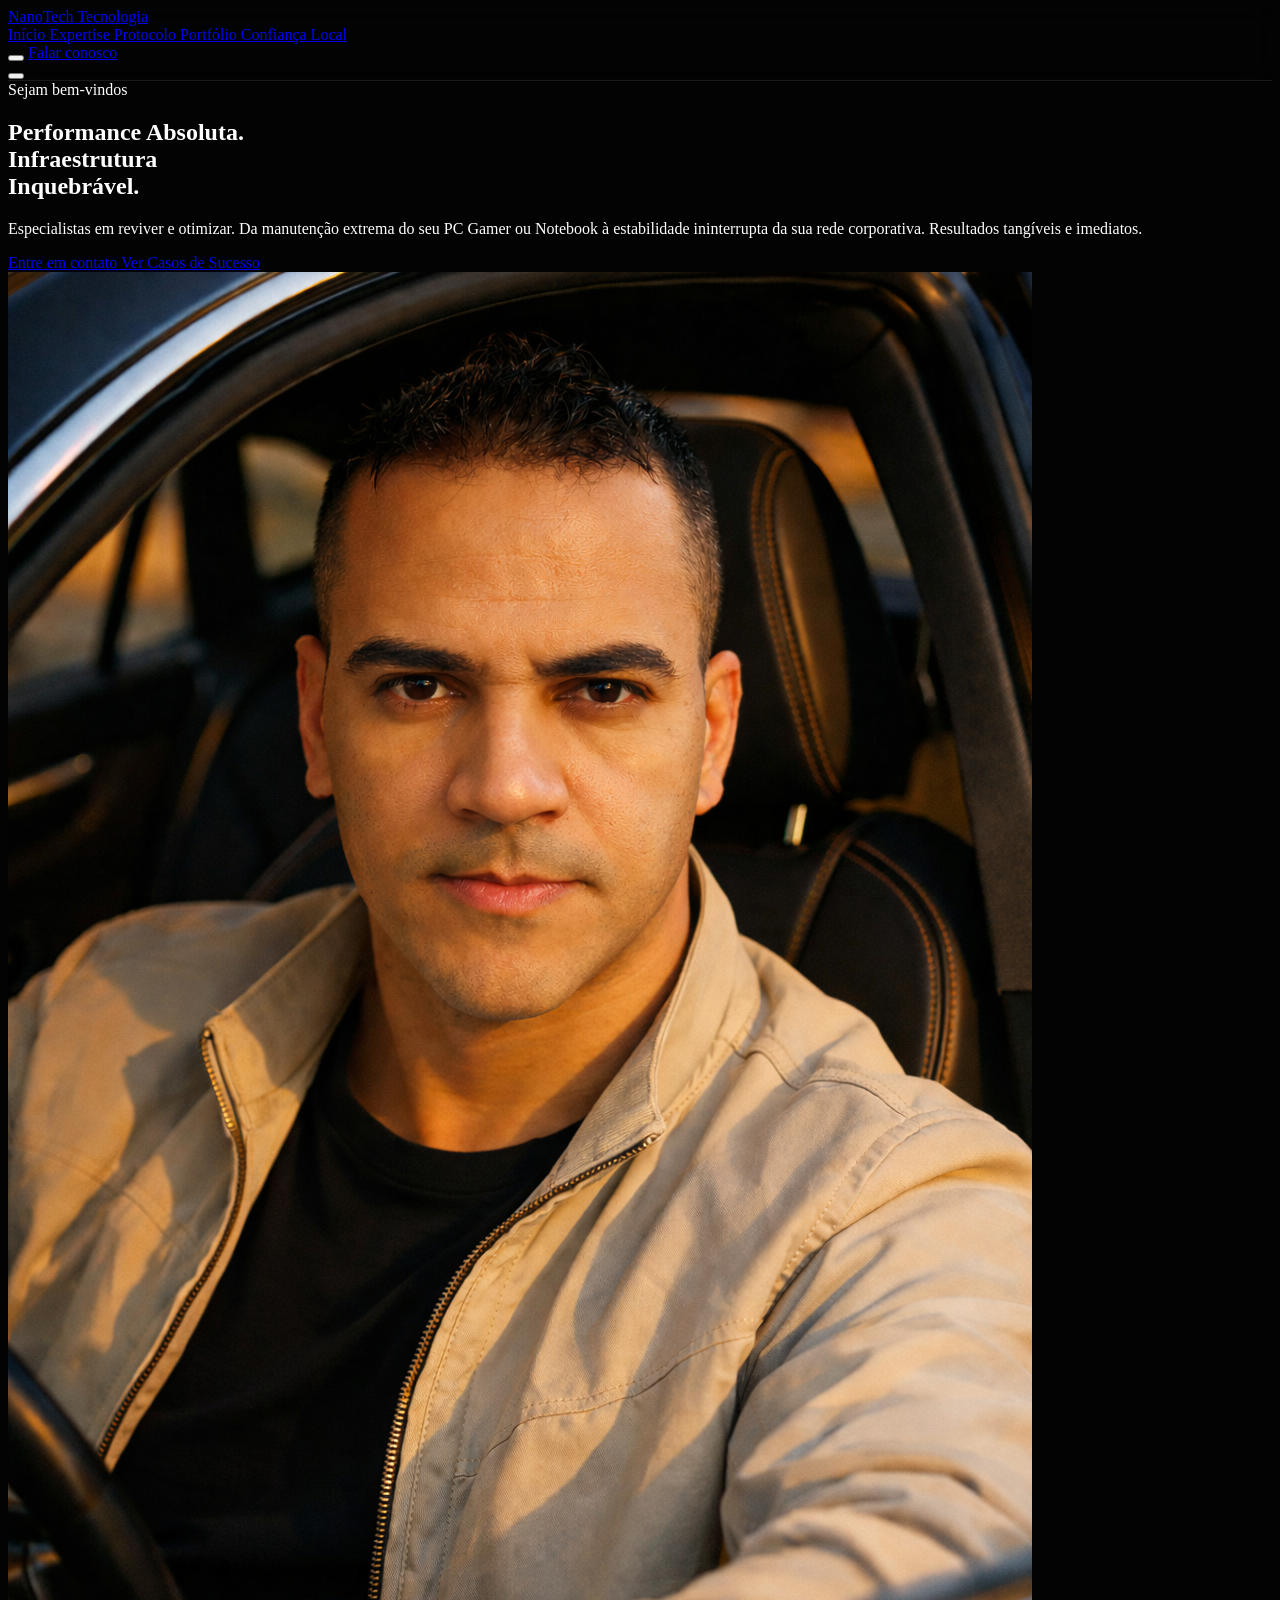
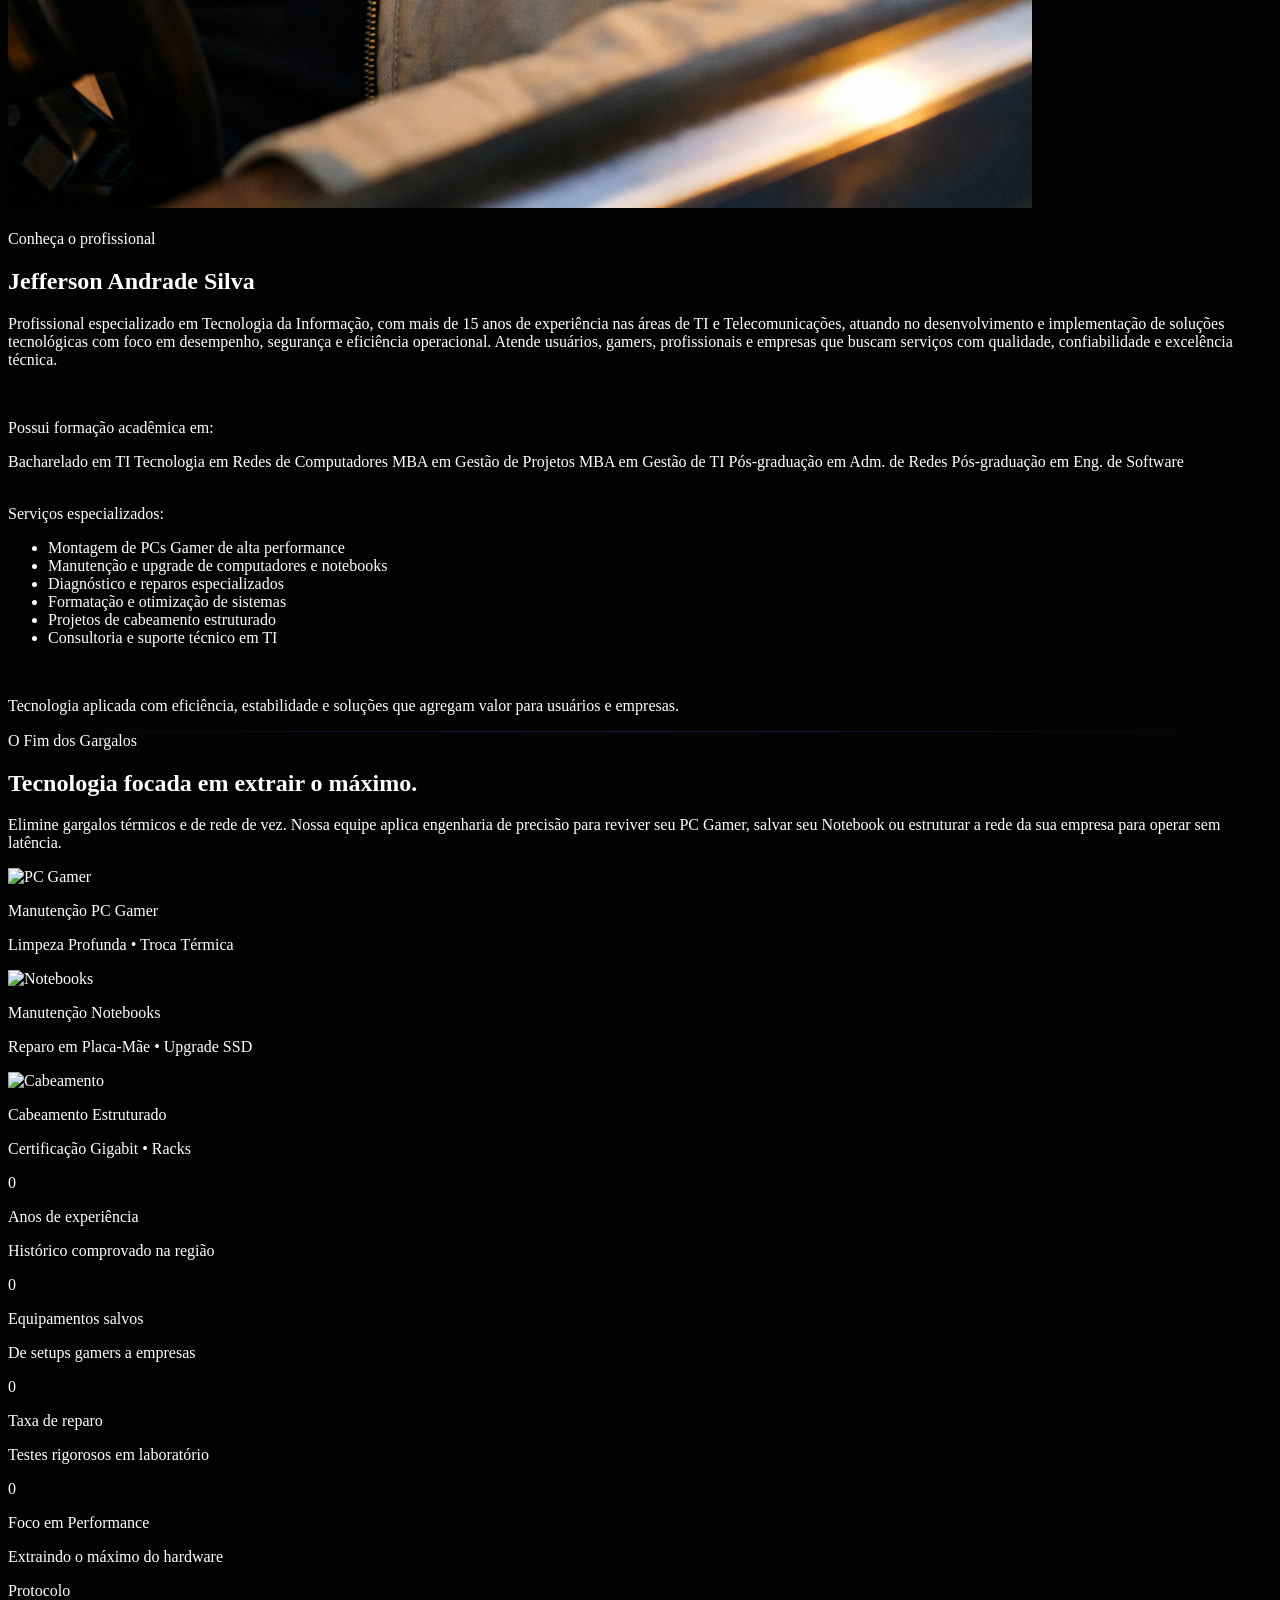
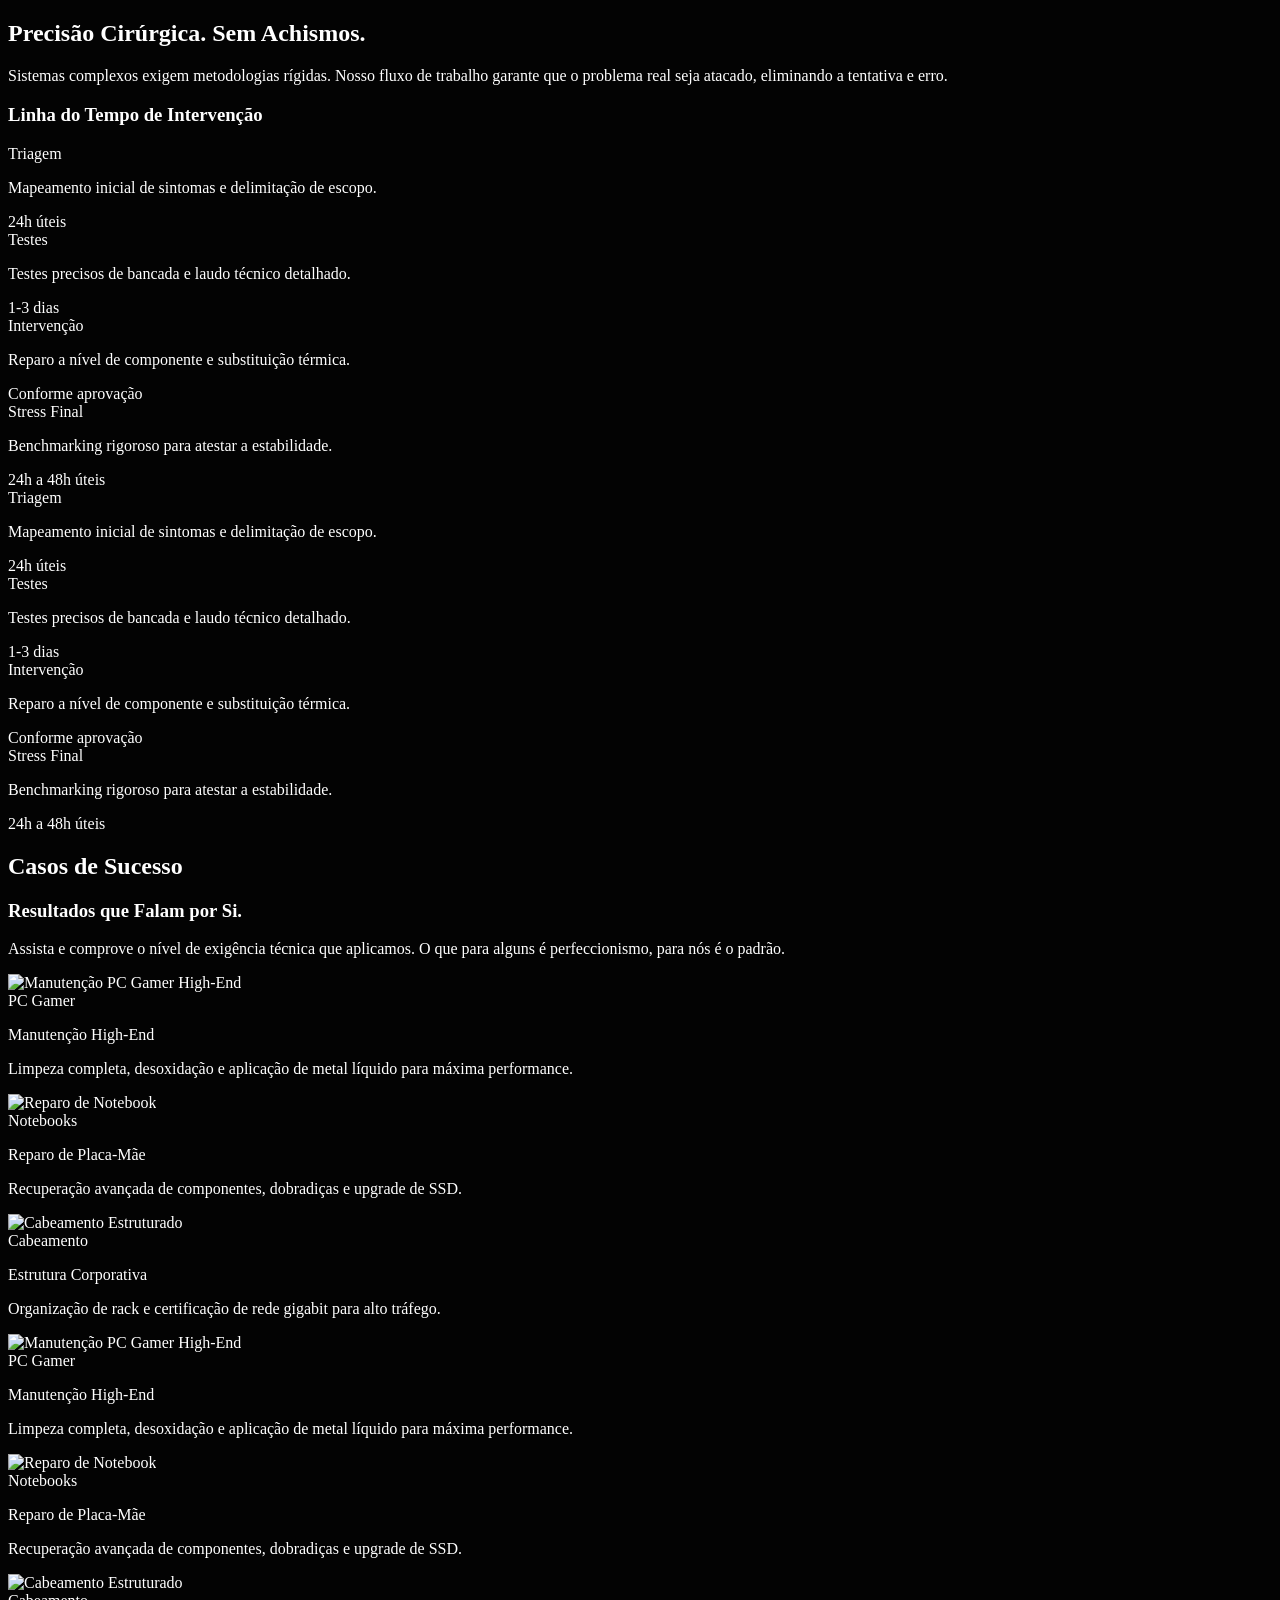
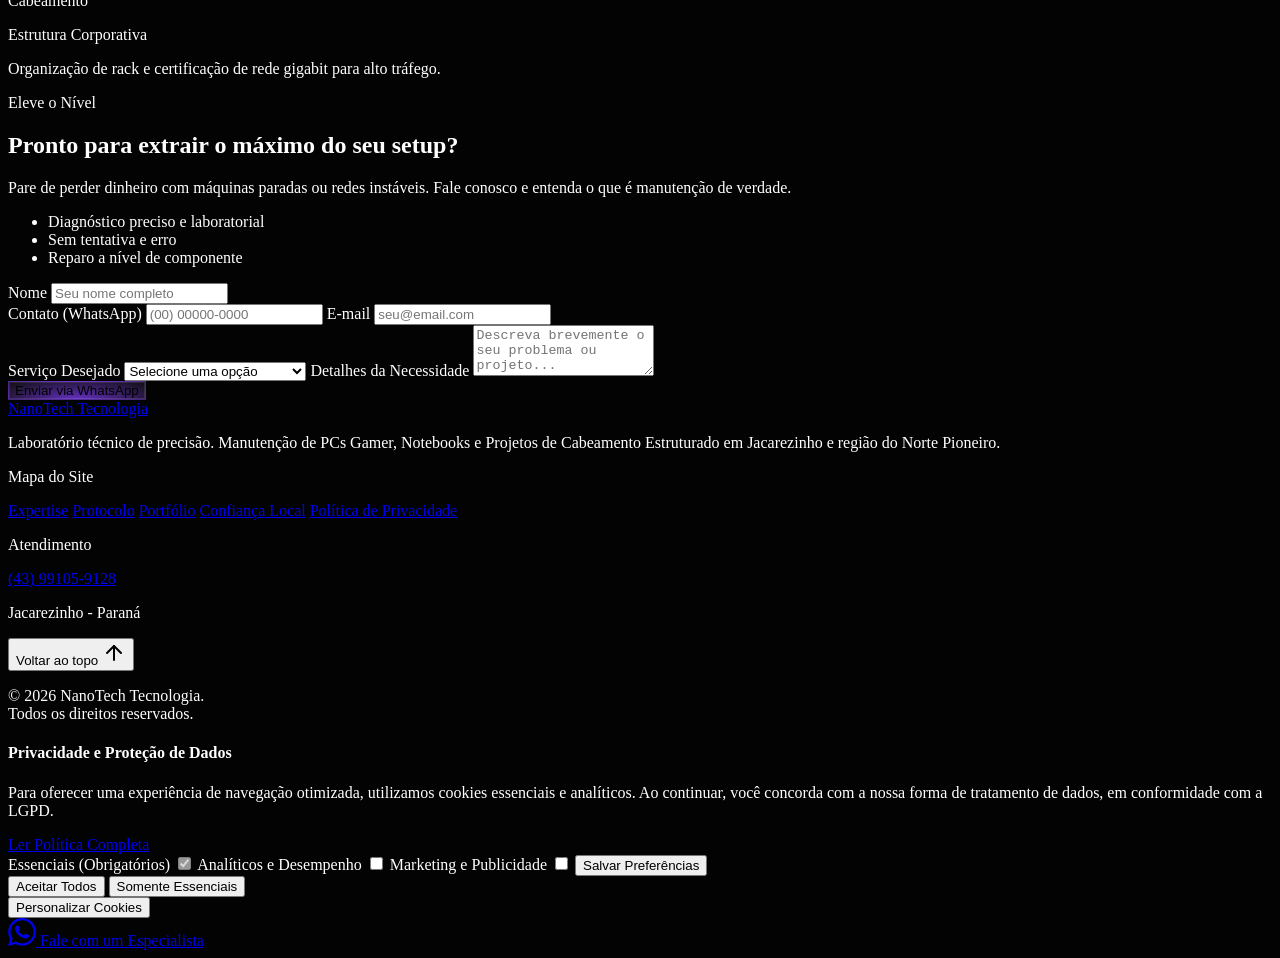
==== commit 8e52af3d: "Update index.html" ====
--- a/index.html
+++ b/index.html
@@ -73,23 +73,23 @@
             <!-- Desktop Nav -->
             <div class="hidden lg:flex items-center gap-8">
                 <nav class="flex gap-8 items-center w-full">
-                    <a href="#hero-section" class="relative text-sm font-medium text-textMuted hover:text-white transition-colors duration-300 group py-1">
+                    <a href="#hero-section" class="relative text-sm font-medium text-textMuted hover:text-textMain transition-colors duration-300 group py-1">
                         Início
                         <span class="absolute bottom-0 left-0 w-0 h-[2px] bg-brand transition-all duration-300 ease-out group-hover:w-full rounded-full shadow-[0_0_8px_rgba(124,58,237,0.8)]"></span>
                     </a>
-                    <a href="#expertise" class="relative text-sm font-medium text-textMuted hover:text-white transition-colors duration-300 group py-1">
+                    <a href="#expertise" class="relative text-sm font-medium text-textMuted hover:text-textMain transition-colors duration-300 group py-1">
                         Expertise
                         <span class="absolute bottom-0 left-0 w-0 h-[2px] bg-brand transition-all duration-300 ease-out group-hover:w-full rounded-full shadow-[0_0_8px_rgba(124,58,237,0.8)]"></span>
                     </a>
-                    <a href="#processo" class="relative text-sm font-medium text-textMuted hover:text-white transition-colors duration-300 group py-1">
+                    <a href="#processo" class="relative text-sm font-medium text-textMuted hover:text-textMain transition-colors duration-300 group py-1">
                         Protocolo
                         <span class="absolute bottom-0 left-0 w-0 h-[2px] bg-brand transition-all duration-300 ease-out group-hover:w-full rounded-full shadow-[0_0_8px_rgba(124,58,237,0.8)]"></span>
                     </a>
-                    <a href="#portfolio" class="relative text-sm font-medium text-textMuted hover:text-white transition-colors duration-300 group py-1">
+                    <a href="#portfolio" class="relative text-sm font-medium text-textMuted hover:text-textMain transition-colors duration-300 group py-1">
                         Portfólio
                         <span class="absolute bottom-0 left-0 w-0 h-[2px] bg-brand transition-all duration-300 ease-out group-hover:w-full rounded-full shadow-[0_0_8px_rgba(124,58,237,0.8)]"></span>
                     </a>
-                    <a href="#confianca" class="relative text-sm font-medium text-textMuted hover:text-white transition-colors duration-300 group py-1">
+                    <a href="#confianca" class="relative text-sm font-medium text-textMuted hover:text-textMain transition-colors duration-300 group py-1">
                         Confiança Local
                         <span class="absolute bottom-0 left-0 w-0 h-[2px] bg-brand transition-all duration-300 ease-out group-hover:w-full rounded-full shadow-[0_0_8px_rgba(124,58,237,0.8)]"></span>
                     </a>
@@ -177,7 +177,7 @@
 
     <!-- Profissional Section -->
     <section class="relative z-10 w-full mt-16 mb-16 gs-reveal opacity-0 translate-y-10">
-        <div class="w-full lg:h-[680px] bg-[#0c0c0c] border-y border-borderDarker grid grid-cols-1 lg:grid-cols-[40%_60%] shadow-2xl">
+        <div class="w-full lg:min-h-[760px] bg-[#0c0c0c] border-y border-borderDarker grid grid-cols-1 lg:grid-cols-[40%_60%] shadow-2xl">
             <!-- Image Content (Top on Mobile, Left on Desktop) -->
             <div class="relative h-[400px] md:h-[500px] lg:h-full w-full">
                 <!-- Inner shadow to blend edges slightly -->
@@ -190,7 +190,7 @@
                 <!-- Subtle background glow -->
                 <div class="absolute top-0 right-0 w-full h-full bg-gradient-to-bl from-brand/5 to-transparent pointer-events-none"></div>
                 <br>
-                <div class="relative z-10 inline-flex items-center gap-2 text-[10px] sm:text-xs font-semibold uppercase tracking-[0.15em] text-brand bg-brand/5 border border-brand/10 rounded-full px-3 py-1 sm:px-4 sm:py-1.5 w-max mb-6 backdrop-blur-sm">
+                <div class="relative z-10 inline-flex items-center gap-2 text-xs sm:text-sm font-semibold uppercase tracking-[0.15em] text-brand bg-brand/5 border border-brand/10 rounded-full px-3 py-1 sm:px-4 sm:py-1.5 w-max mb-6 backdrop-blur-sm">
                     Conheça o profissional
                     <span class="relative flex h-2 w-2 ml-1">
                         <span class="animate-ping absolute inline-flex h-full w-full rounded-full bg-brand opacity-75"></span>
@@ -202,34 +202,34 @@
                     Jefferson Andrade Silva
                 </h2>
                 
-                <div class="relative z-10 text-gray-400 text-xs sm:text-sm leading-relaxed space-y-2 sm:space-y-3 mb-4 max-w-2xl">
+                <div class="relative z-10 text-gray-300 text-sm sm:text-base leading-relaxed space-y-2 sm:space-y-3 mb-4 max-w-2xl">
                     <p>
                         Profissional especializado em Tecnologia da Informação, com mais de 15 anos de experiência nas áreas de TI e Telecomunicações, atuando no desenvolvimento e implementação de soluções tecnológicas com foco em desempenho, segurança e eficiência operacional. Atende usuários, gamers, profissionais e empresas que buscam serviços com qualidade, confiabilidade e excelência técnica.
                     </p>
                     <br>
-                    <p class="font-medium text-gray-300 mb-1">
+                    <p class="font-medium text-gray-200 mb-1">
                         Possui formação acadêmica em:
                     </p>
                     <div class="flex flex-wrap gap-1.5 sm:gap-2 mb-3">
-                        <span class="inline-flex items-center gap-1.5 px-2 py-1 rounded bg-white/5 border border-white/10 text-[12px] sm:text-xs font-medium text-gray-300 whitespace-nowrap"><i data-lucide="graduation-cap" class="w-3 h-3 text-brand"></i> Bacharelado em TI</span>
-                        <span class="inline-flex items-center gap-1.5 px-2 py-1 rounded bg-white/5 border border-white/10 text-[12px] sm:text-xs font-medium text-gray-300 whitespace-nowrap"><i data-lucide="graduation-cap" class="w-3 h-3 text-brand"></i> Tecnologia em Redes de Computadores</span>
-                        <span class="inline-flex items-center gap-1.5 px-2 py-1 rounded bg-white/5 border border-white/10 text-[12px] sm:text-xs font-medium text-gray-300 whitespace-nowrap"><i data-lucide="graduation-cap" class="w-3 h-3 text-brand"></i> MBA em Gestão de Projetos</span>
-                        <span class="inline-flex items-center gap-1.5 px-2 py-1 rounded bg-white/5 border border-white/10 text-[12px] sm:text-xs font-medium text-gray-300 whitespace-nowrap"><i data-lucide="graduation-cap" class="w-3 h-3 text-brand"></i> MBA em Gestão de TI</span>
-                        <span class="inline-flex items-center gap-1.5 px-2 py-1 rounded bg-white/5 border border-white/10 text-[12px] sm:text-xs font-medium text-gray-300 whitespace-nowrap"><i data-lucide="graduation-cap" class="w-3 h-3 text-brand"></i> Pós-graduação em Adm. de Redes</span>
-                        <span class="inline-flex items-center gap-1.5 px-2 py-1 rounded bg-white/5 border border-white/10 text-[12px] sm:text-xs font-medium text-gray-300 whitespace-nowrap"><i data-lucide="graduation-cap" class="w-3 h-3 text-brand"></i> Pós-graduação em Eng. de Software</span>
+                        <span class="inline-flex items-center gap-1.5 px-2 py-1 rounded bg-white/5 border border-white/10 text-xs sm:text-sm font-medium text-gray-200 whitespace-nowrap"><i data-lucide="graduation-cap" class="w-4 h-4 text-brand"></i> Bacharelado em TI</span>
+                        <span class="inline-flex items-center gap-1.5 px-2 py-1 rounded bg-white/5 border border-white/10 text-xs sm:text-sm font-medium text-gray-200 whitespace-nowrap"><i data-lucide="graduation-cap" class="w-4 h-4 text-brand"></i> Tecnologia em Redes de Computadores</span>
+                        <span class="inline-flex items-center gap-1.5 px-2 py-1 rounded bg-white/5 border border-white/10 text-xs sm:text-sm font-medium text-gray-200 whitespace-nowrap"><i data-lucide="graduation-cap" class="w-4 h-4 text-brand"></i> MBA em Gestão de Projetos</span>
+                        <span class="inline-flex items-center gap-1.5 px-2 py-1 rounded bg-white/5 border border-white/10 text-xs sm:text-sm font-medium text-gray-200 whitespace-nowrap"><i data-lucide="graduation-cap" class="w-4 h-4 text-brand"></i> MBA em Gestão de TI</span>
+                        <span class="inline-flex items-center gap-1.5 px-2 py-1 rounded bg-white/5 border border-white/10 text-xs sm:text-sm font-medium text-gray-200 whitespace-nowrap"><i data-lucide="graduation-cap" class="w-4 h-4 text-brand"></i> Pós-graduação em Adm. de Redes</span>
+                        <span class="inline-flex items-center gap-1.5 px-2 py-1 rounded bg-white/5 border border-white/10 text-xs sm:text-sm font-medium text-gray-200 whitespace-nowrap"><i data-lucide="graduation-cap" class="w-4 h-4 text-brand"></i> Pós-graduação em Eng. de Software</span>
                     </div>
                     <br>
-                    <p class="font-bold text-gray-300 mt-4 sm:mt-5 text-sm">Serviços especializados:</p>
+                    <p class="font-bold text-gray-200 mt-4 sm:mt-5 text-base">Serviços especializados:</p>
                     <ul class="space-y-1 sm:space-y-1.5 mt-1 sm:mt-2">
-                        <li class="flex items-start sm:items-center gap-2 sm:gap-3"><i data-lucide="check-circle-2" class="w-3.5 h-3.5 sm:w-4 sm:h-4 text-brand flex-shrink-0 mt-0.5 sm:mt-0"></i> Montagem de PCs Gamer de alta performance</li>
-                        <li class="flex items-start sm:items-center gap-2 sm:gap-3"><i data-lucide="check-circle-2" class="w-3.5 h-3.5 sm:w-4 sm:h-4 text-brand flex-shrink-0 mt-0.5 sm:mt-0"></i> Manutenção e upgrade de computadores e notebooks</li>
-                        <li class="flex items-start sm:items-center gap-2 sm:gap-3"><i data-lucide="check-circle-2" class="w-3.5 h-3.5 sm:w-4 sm:h-4 text-brand flex-shrink-0 mt-0.5 sm:mt-0"></i> Diagnóstico e reparos especializados</li>
-                        <li class="flex items-start sm:items-center gap-2 sm:gap-3"><i data-lucide="check-circle-2" class="w-3.5 h-3.5 sm:w-4 sm:h-4 text-brand flex-shrink-0 mt-0.5 sm:mt-0"></i> Formatação e otimização de sistemas</li>
-                        <li class="flex items-start sm:items-center gap-2 sm:gap-3"><i data-lucide="check-circle-2" class="w-3.5 h-3.5 sm:w-4 sm:h-4 text-brand flex-shrink-0 mt-0.5 sm:mt-0"></i> Projetos de cabeamento estruturado</li>
-                        <li class="flex items-start sm:items-center gap-2 sm:gap-3"><i data-lucide="check-circle-2" class="w-3.5 h-3.5 sm:w-4 sm:h-4 text-brand flex-shrink-0 mt-0.5 sm:mt-0"></i> Consultoria e suporte técnico em TI</li>
+                        <li class="flex items-start sm:items-center gap-2 sm:gap-3"><i data-lucide="check-circle-2" class="w-4 h-4 sm:w-5 sm:h-5 text-brand flex-shrink-0 mt-0.5 sm:mt-0"></i> Montagem de PCs Gamer de alta performance</li>
+                        <li class="flex items-start sm:items-center gap-2 sm:gap-3"><i data-lucide="check-circle-2" class="w-4 h-4 sm:w-5 sm:h-5 text-brand flex-shrink-0 mt-0.5 sm:mt-0"></i> Manutenção e upgrade de computadores e notebooks</li>
+                        <li class="flex items-start sm:items-center gap-2 sm:gap-3"><i data-lucide="check-circle-2" class="w-4 h-4 sm:w-5 sm:h-5 text-brand flex-shrink-0 mt-0.5 sm:mt-0"></i> Diagnóstico e reparos especializados</li>
+                        <li class="flex items-start sm:items-center gap-2 sm:gap-3"><i data-lucide="check-circle-2" class="w-4 h-4 sm:w-5 sm:h-5 text-brand flex-shrink-0 mt-0.5 sm:mt-0"></i> Formatação e otimização de sistemas</li>
+                        <li class="flex items-start sm:items-center gap-2 sm:gap-3"><i data-lucide="check-circle-2" class="w-4 h-4 sm:w-5 sm:h-5 text-brand flex-shrink-0 mt-0.5 sm:mt-0"></i> Projetos de cabeamento estruturado</li>
+                        <li class="flex items-start sm:items-center gap-2 sm:gap-3"><i data-lucide="check-circle-2" class="w-4 h-4 sm:w-5 sm:h-5 text-brand flex-shrink-0 mt-0.5 sm:mt-0"></i> Consultoria e suporte técnico em TI</li>
                     </ul>
                     <br>
-                    <p class="text-white font-bold mt-4 sm:mt-5 border-l-2 border-brand pl-3 bg-brand/5 py-1.5 sm:py-2 pr-2 sm:pr-3 rounded-r-lg text-xs sm:text-sm">
+                    <p class="text-white font-bold mt-4 sm:mt-5 border-l-2 border-brand pl-3 bg-brand/5 py-1.5 sm:py-2 pr-2 sm:pr-3 rounded-r-lg text-sm sm:text-base">
                         Tecnologia aplicada com eficiência, estabilidade e soluções que agregam valor para usuários e empresas.
                     </p>
                 </div>
@@ -669,7 +669,7 @@
                     <span class="text-textMuted text-[0.85rem] leading-relaxed">Voltar ao topo</span>
                     <svg xmlns="http://www.w3.org/2000/svg" width="24" height="24" viewBox="0 0 24 24" fill="none" stroke="currentColor" stroke-width="2" stroke-linecap="round" stroke-linejoin="round" class="h-5 w-5 text-gray-200"><path d="m5 12 7-7 7 7"></path><path d="M12 19V5"></path></svg>
                 </button>
-                <p>&copy; 2026 NanoTech Tecnologia. Todos os direitos reservados.</p>
+                <p>&copy; 2026 NanoTech Tecnologia. <br class="block sm:hidden"> Todos os direitos reservados.</p>
             </div>
         </div>
     </footer>
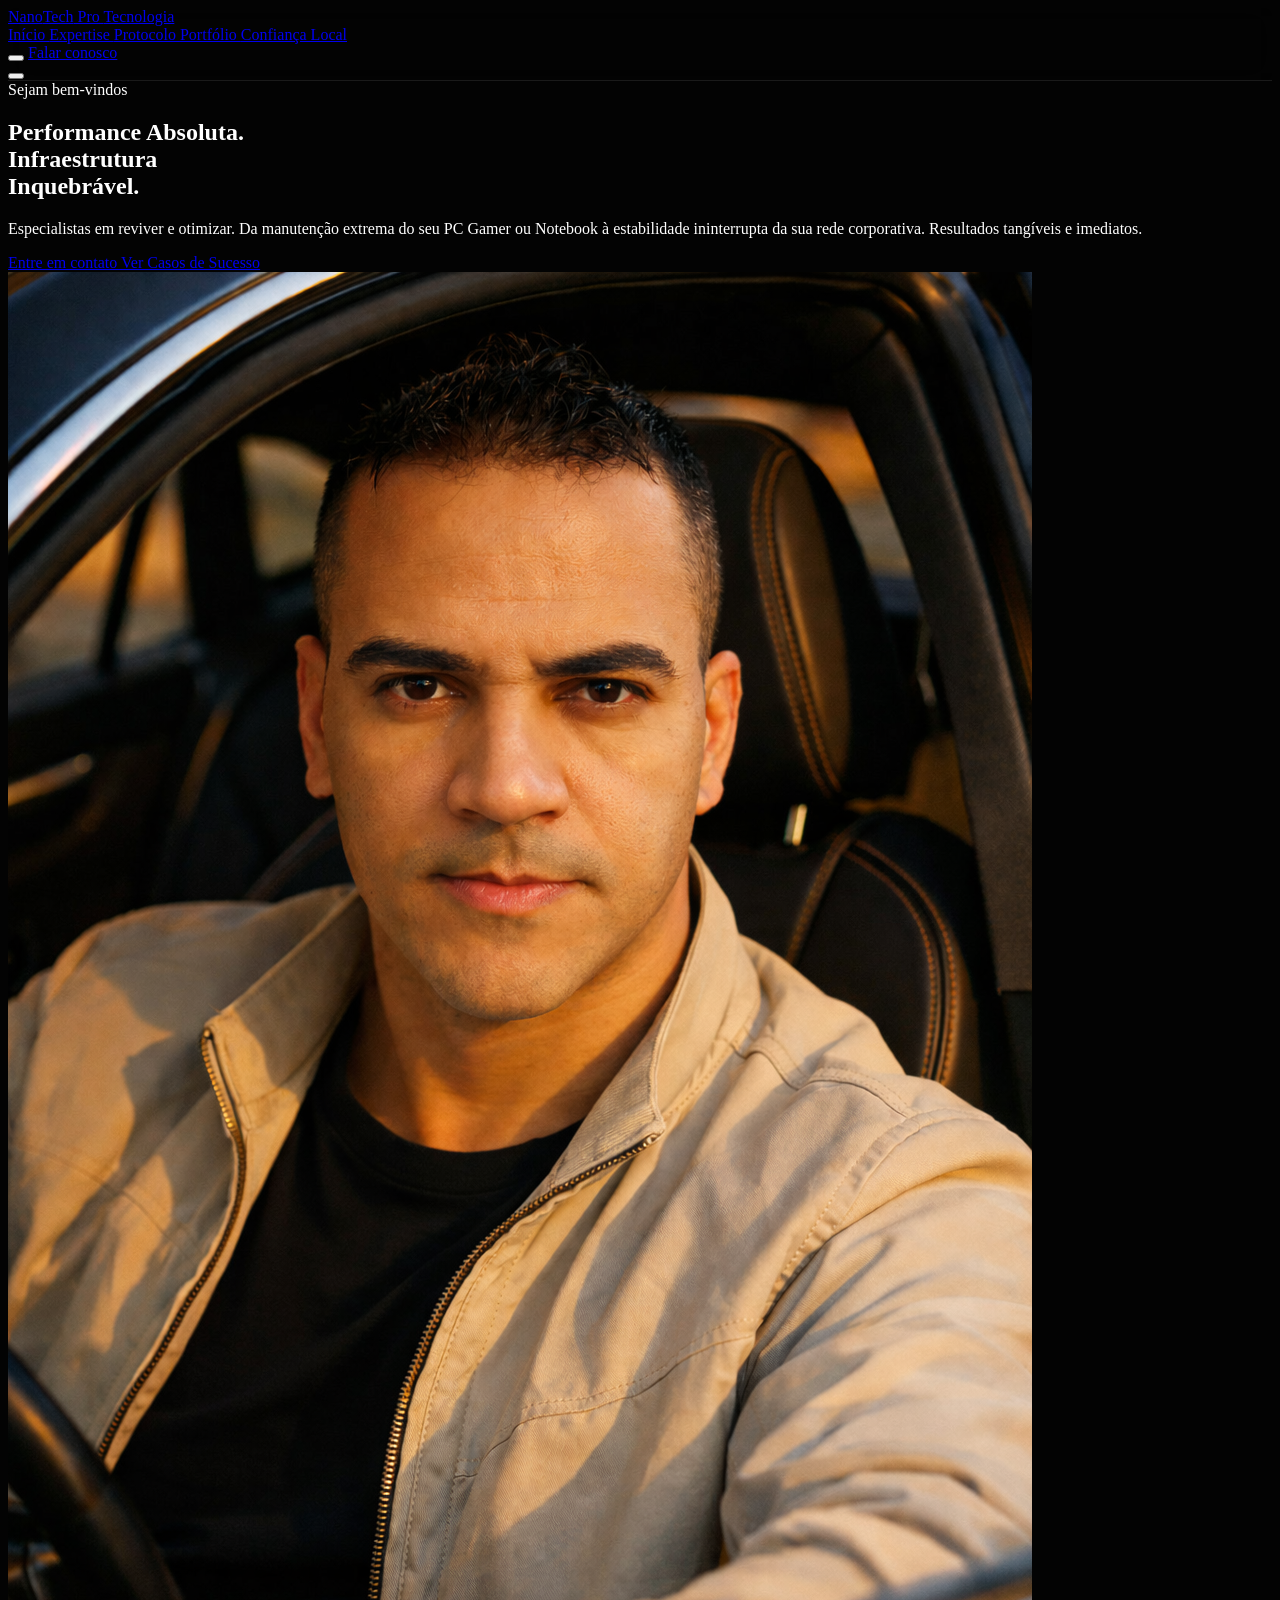
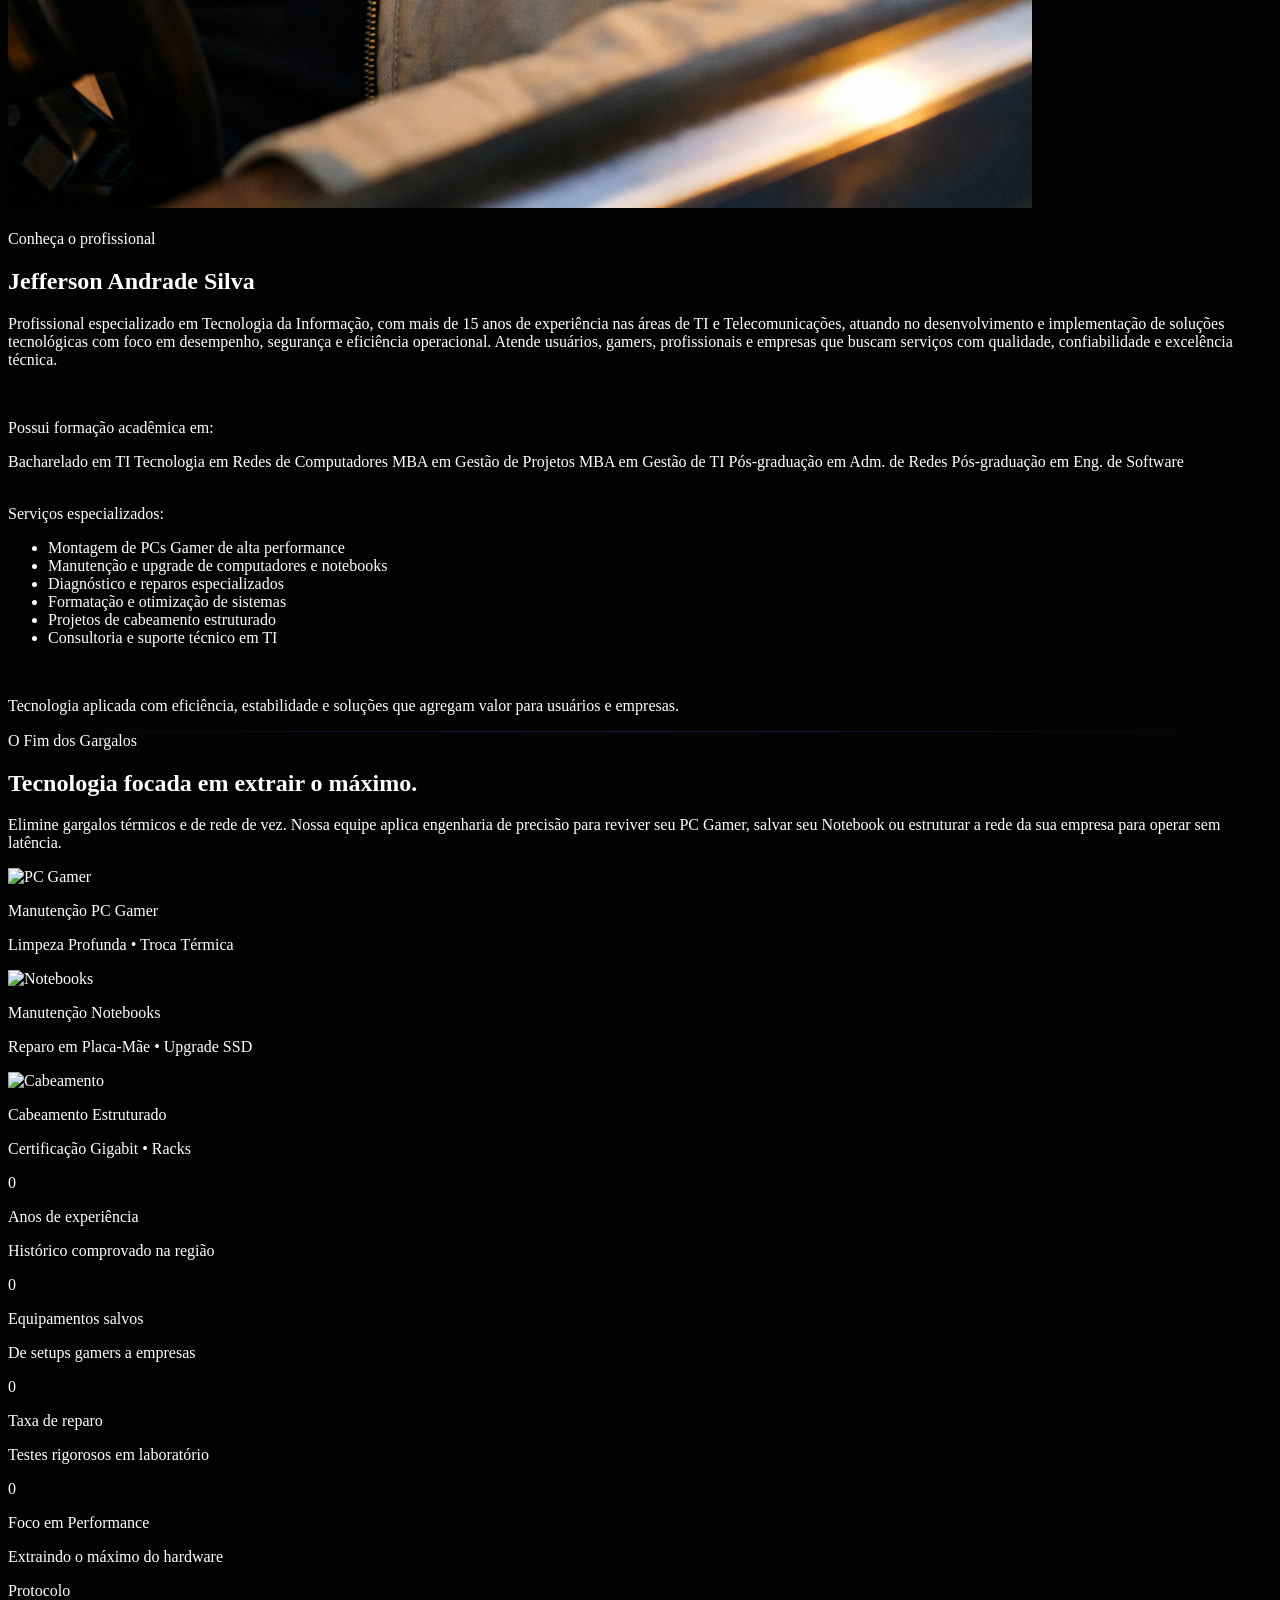
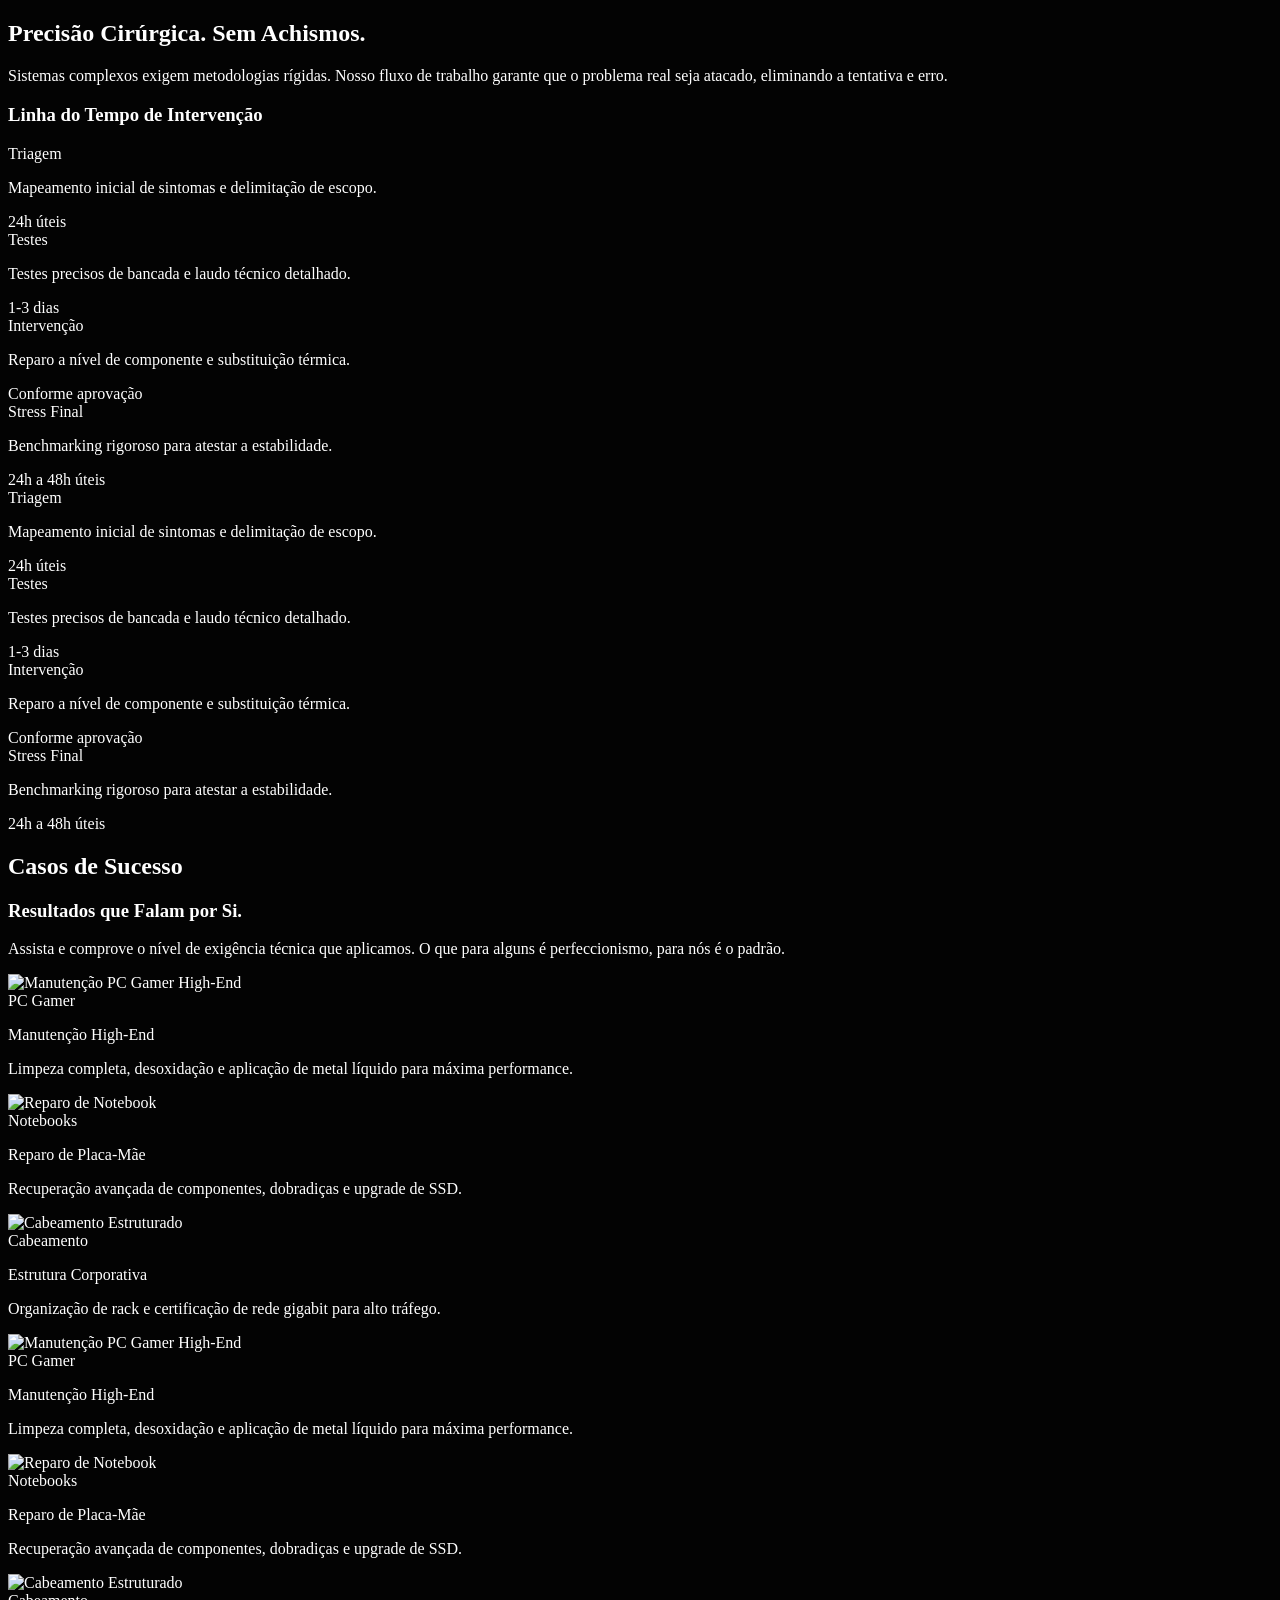
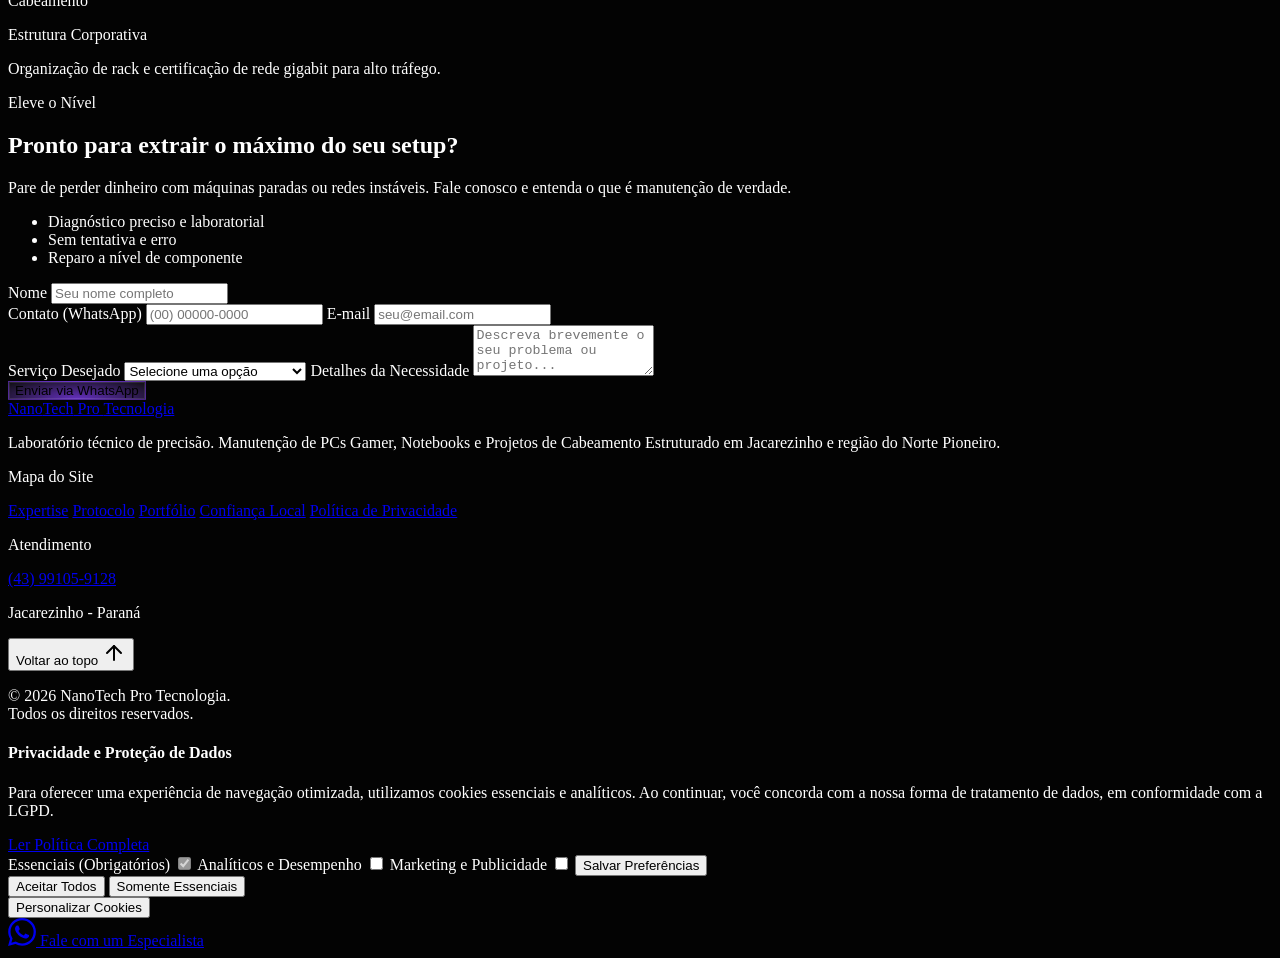
==== commit 63bdac4d: "Update print statement from 'Hello' to 'Goodbye'" ====
--- a/index.html
+++ b/index.html
@@ -3,7 +3,7 @@
 <head>
     <meta charset="UTF-8">
     <meta name="viewport" content="width=device-width, initial-scale=1.0">
-    <title>NanoTech Tecnologia | Alta Performance e Infraestrutura Profissional - PR</title>
+    <title>NanoTech Pro Tecnologia | Alta Performance e Infraestrutura Profissional - PR</title>
     <link rel="icon" type="image/png" href="logo_nano.png">
     
     <!-- Script Anti-FOUC para carregar o tema antes da renderização -->
@@ -67,7 +67,7 @@
             <!-- Logo -->
             <a href="#" class="flex items-center gap-3">
                 <div class="w-2 h-6 bg-brand rounded-sm"></div>
-                <span class="font-bold text-xl tracking-tight text-textMain uppercase">Nano<span class="text-gray-500">Tech</span> <span class="text-sm font-medium text-brand dark:text-brand-light normal-case ml-1">Tecnologia</span></span>
+                <span class="font-bold text-xl tracking-tight text-textMain uppercase">Nano<span class="text-brand">Tech</span> Pro <span class="text-sm font-medium text-textMuted normal-case ml-1">Tecnologia</span></span>
             </a>
 
             <!-- Desktop Nav -->
@@ -182,7 +182,7 @@
             <div class="relative h-[400px] md:h-[500px] lg:h-full w-full">
                 <!-- Inner shadow to blend edges slightly -->
                 <div class="absolute inset-0 shadow-[inset_0_0_50px_rgba(12,12,12,0.5)] z-10 pointer-events-none"></div>
-                <img src="assets/profissional.png" alt="Especialista NanoTech" class="absolute inset-0 w-full h-full object-contain" style="object-position: center top;">
+                <img src="assets/profissional.png" alt="Especialista NanoTech Pro" class="absolute inset-0 w-full h-full object-contain" style="object-position: center top;">
             </div>
 
             <!-- Text Content (Bottom on Mobile, Right on Desktop) -->
@@ -632,7 +632,7 @@
                 <div class="max-w-xs">
                     <a href="#" class="flex items-center gap-3 mb-6">
                         <div class="w-2 h-6 bg-brand rounded-sm"></div>
-                        <span class="font-bold text-xl tracking-tight text-textMain uppercase">Nano<span class="text-gray-500">Tech</span> <span class="text-sm font-medium text-brand dark:text-brand-light normal-case ml-1">Tecnologia</span></span>
+                        <span class="font-bold text-xl tracking-tight text-textMain uppercase">Nano<span class="text-brand">Tech</span> Pro <span class="text-sm font-medium text-textMuted normal-case ml-1">Tecnologia</span></span>
                     </a>
                     <p class="text-textMuted text-sm leading-relaxed mb-6">
                         Laboratório técnico de precisão. Manutenção de PCs Gamer, Notebooks e Projetos de Cabeamento Estruturado em Jacarezinho e região do Norte Pioneiro.
@@ -669,7 +669,7 @@
                     <span class="text-textMuted text-[0.85rem] leading-relaxed">Voltar ao topo</span>
                     <svg xmlns="http://www.w3.org/2000/svg" width="24" height="24" viewBox="0 0 24 24" fill="none" stroke="currentColor" stroke-width="2" stroke-linecap="round" stroke-linejoin="round" class="h-5 w-5 text-gray-200"><path d="m5 12 7-7 7 7"></path><path d="M12 19V5"></path></svg>
                 </button>
-                <p>&copy; 2026 NanoTech Tecnologia. <br class="block sm:hidden"> Todos os direitos reservados.</p>
+                <p>&copy; 2026 NanoTech Pro Tecnologia. <br class="block sm:hidden"> Todos os direitos reservados.</p>
             </div>
         </div>
     </footer>
@@ -729,7 +729,7 @@
     </div>
 
     <!-- Floating WhatsApp CTA -->
-    <a href="https://wa.me/5543991059128?text=Ol%C3%A1%2C%20NanoTech%21%20Gostaria%20de%20agendar%20um%20diagn%C3%B3stico." target="_blank" class="fixed bottom-6 right-6 md:bottom-8 md:right-8 z-[90] bg-[#25D366] hover:bg-[#128C7E] text-white p-4 rounded-full shadow-2xl shadow-[#25D366]/30 transition-all duration-300 hover:scale-110 flex items-center justify-center group" aria-label="Falar com Especialista">
+    <a href="https://wa.me/5543991059128?text=Ol%C3%A1%2C%20NanoTech%20Pro%21%20Gostaria%20de%20agendar%20um%20diagn%C3%B3stico." target="_blank" class="fixed bottom-6 right-6 md:bottom-8 md:right-8 z-[90] bg-[#25D366] hover:bg-[#128C7E] text-white p-4 rounded-full shadow-2xl shadow-[#25D366]/30 transition-all duration-300 hover:scale-110 flex items-center justify-center group" aria-label="Falar com Especialista">
         <svg xmlns="http://www.w3.org/2000/svg" width="28" height="28" viewBox="0 0 24 24" fill="currentColor" class="w-7 h-7"><path d="M17.472 14.382c-.297-.149-1.758-.867-2.03-.967-.273-.099-.471-.148-.67.15-.197.297-.767.966-.94 1.164-.173.199-.347.223-.644.075-.297-.15-1.255-.463-2.39-1.475-.883-.788-1.48-1.761-1.653-2.059-.173-.297-.018-.458.13-.606.134-.133.298-.347.446-.52.149-.174.198-.298.298-.497.099-.198.05-.371-.025-.52-.075-.149-.669-1.612-.916-2.207-.242-.579-.487-.5-.669-.51a12.8 12.8 0 0 0-.57-.01c-.198 0-.52.074-.792.372-.272.297-1.04 1.016-1.04 2.479 0 1.462 1.065 2.875 1.213 3.074.149.198 2.096 3.2 5.077 4.487.709.306 1.262.489 1.694.625.712.227 1.36.195 1.871.118.571-.085 1.758-.719 2.006-1.413.248-.694.248-1.289.173-1.413-.074-.124-.272-.198-.57-.347m-5.421 7.403h-.004a9.87 9.87 0 0 1-5.031-1.378l-.361-.214-3.741.982.998-3.648-.235-.374a9.86 9.86 0 0 1-1.51-5.26c.001-5.45 4.436-9.884 9.888-9.884 2.64 0 5.122 1.03 6.988 2.898a9.825 9.825 0 0 1 2.893 6.994c-.003 5.45-4.437 9.884-9.885 9.884m8.413-18.297A11.815 11.815 0 0 0 12.05 0C5.495 0 .16 5.335.157 11.892c0 2.096.547 4.142 1.588 5.945L.057 24l6.305-1.654a11.882 11.882 0 0 0 5.683 1.448h.005c6.554 0 11.89-5.335 11.893-11.893a11.821 11.821 0 0 0-3.48-8.413Z"/></svg>
         <span class="absolute right-full mr-4 bg-bgSurface text-textMain text-sm font-bold py-2 px-4 rounded-lg shadow-xl opacity-0 group-hover:opacity-100 transition-opacity duration-300 whitespace-nowrap pointer-events-none border border-borderDarker">
             Fale com um Especialista
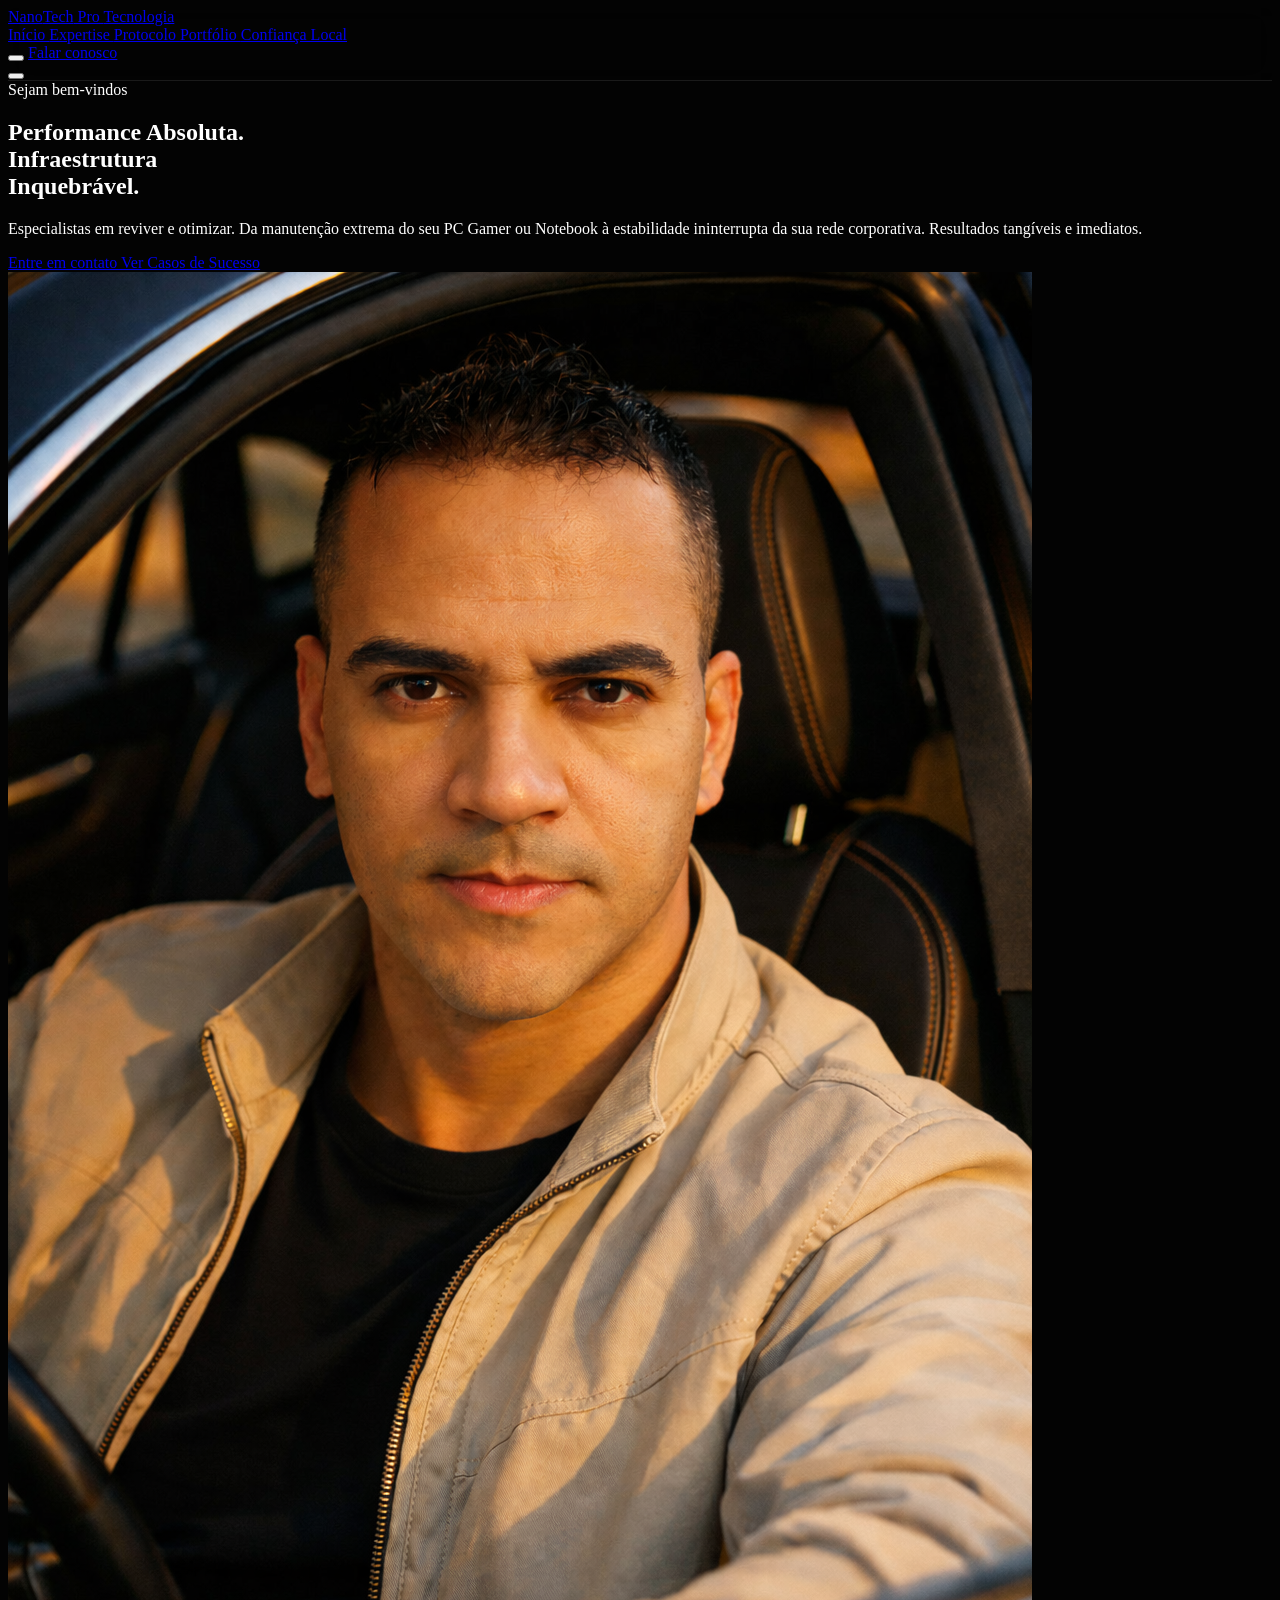
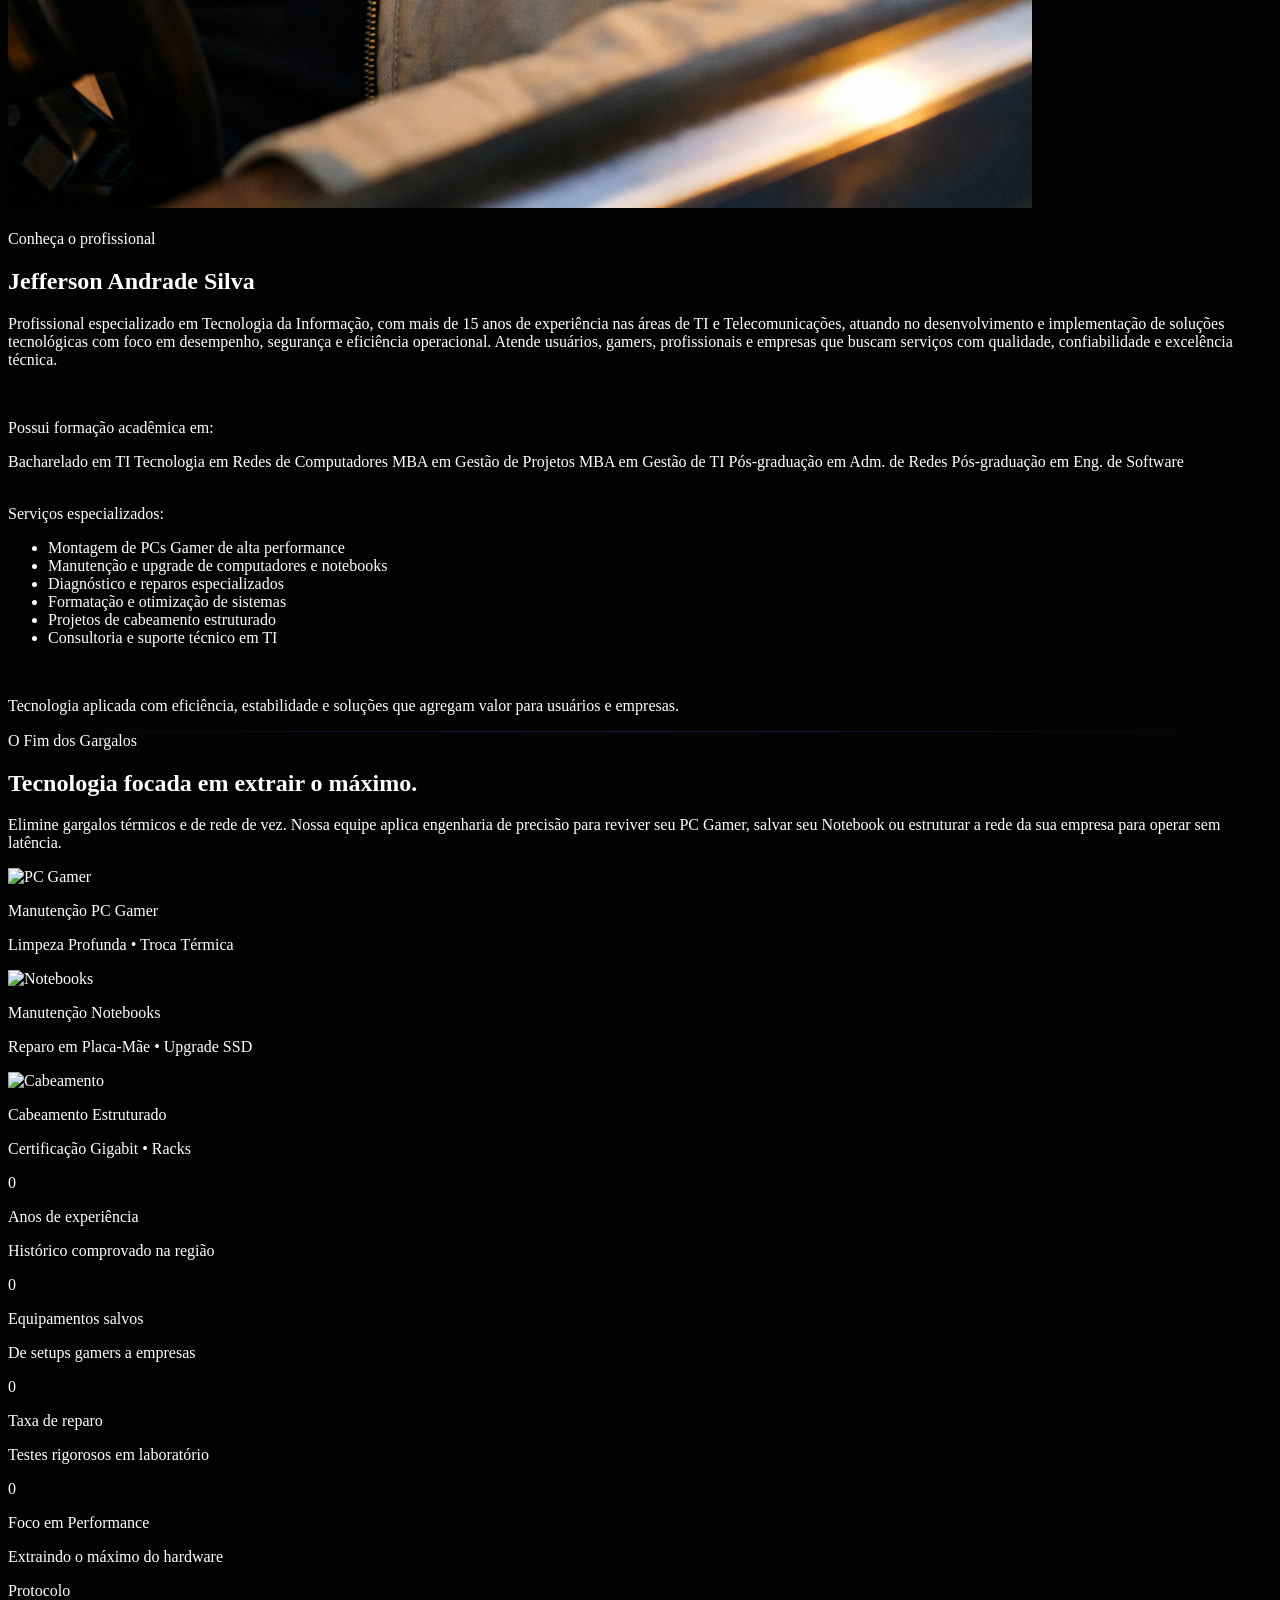
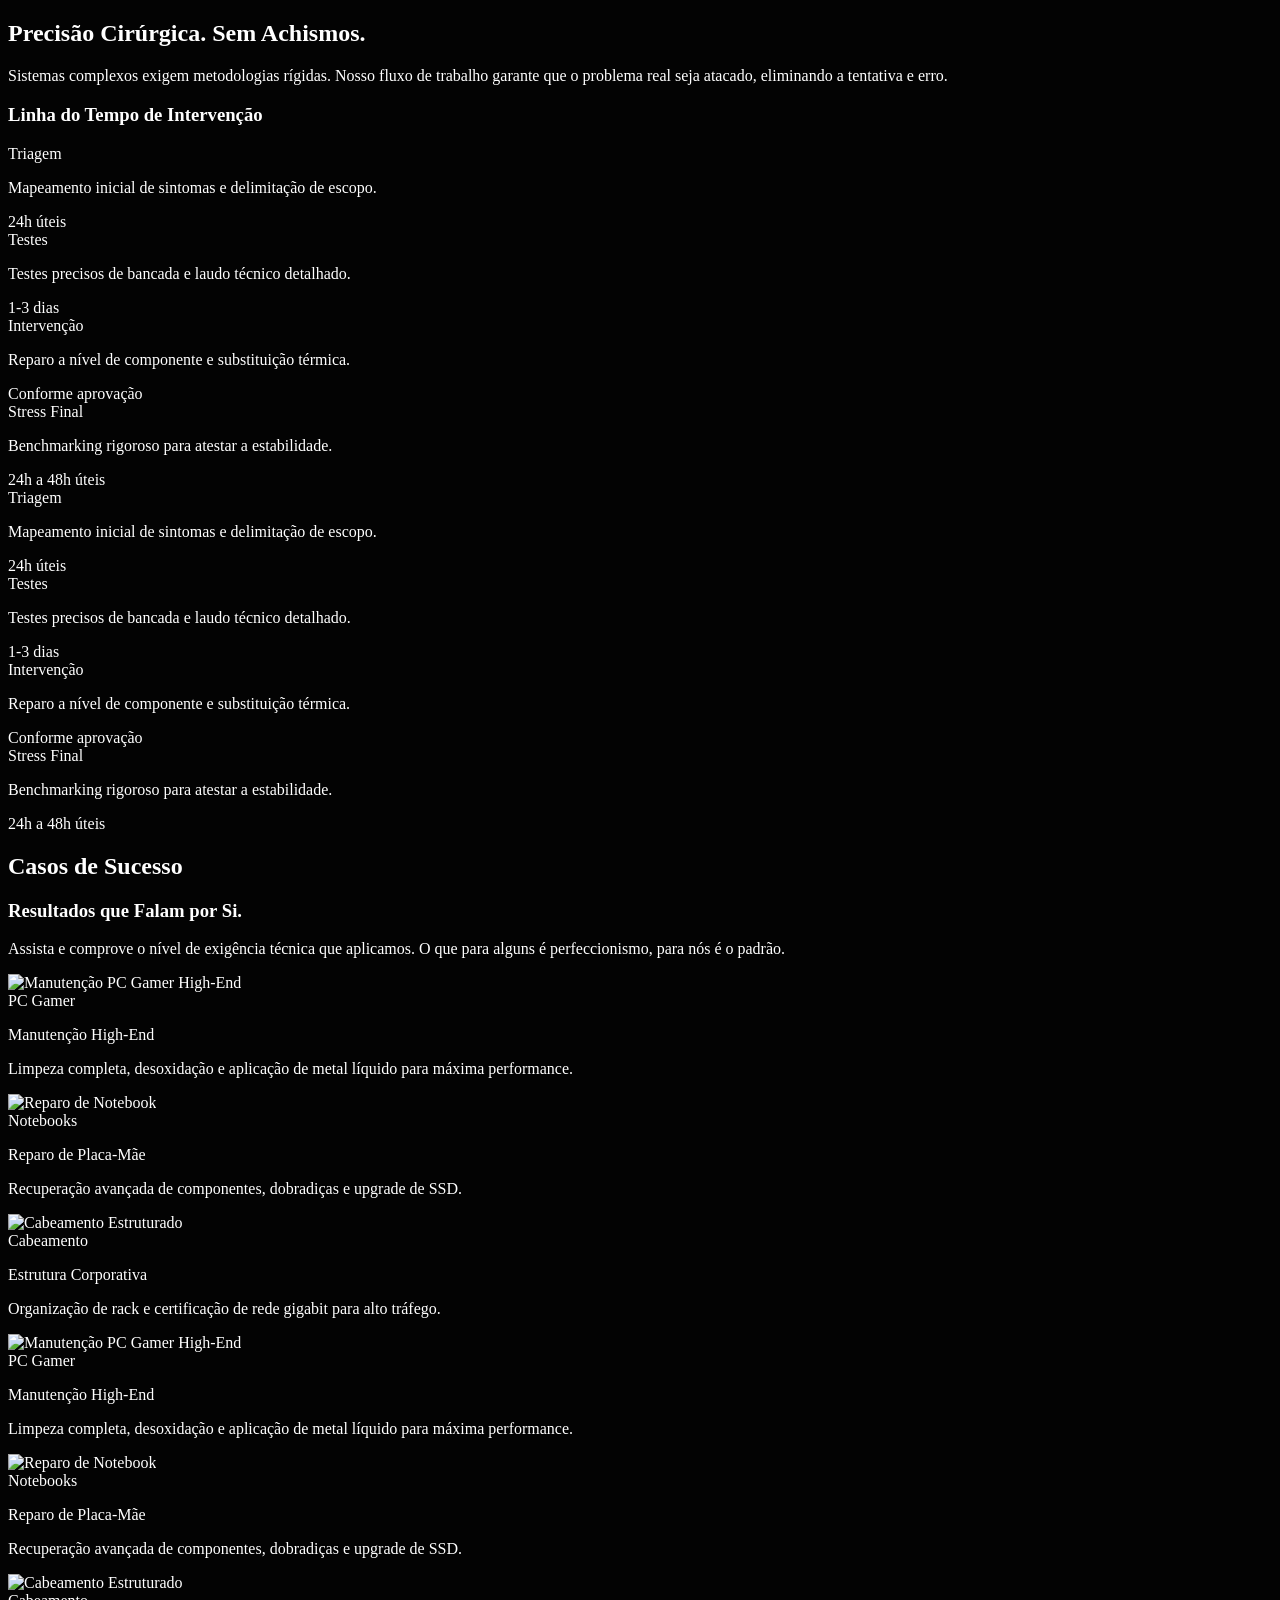
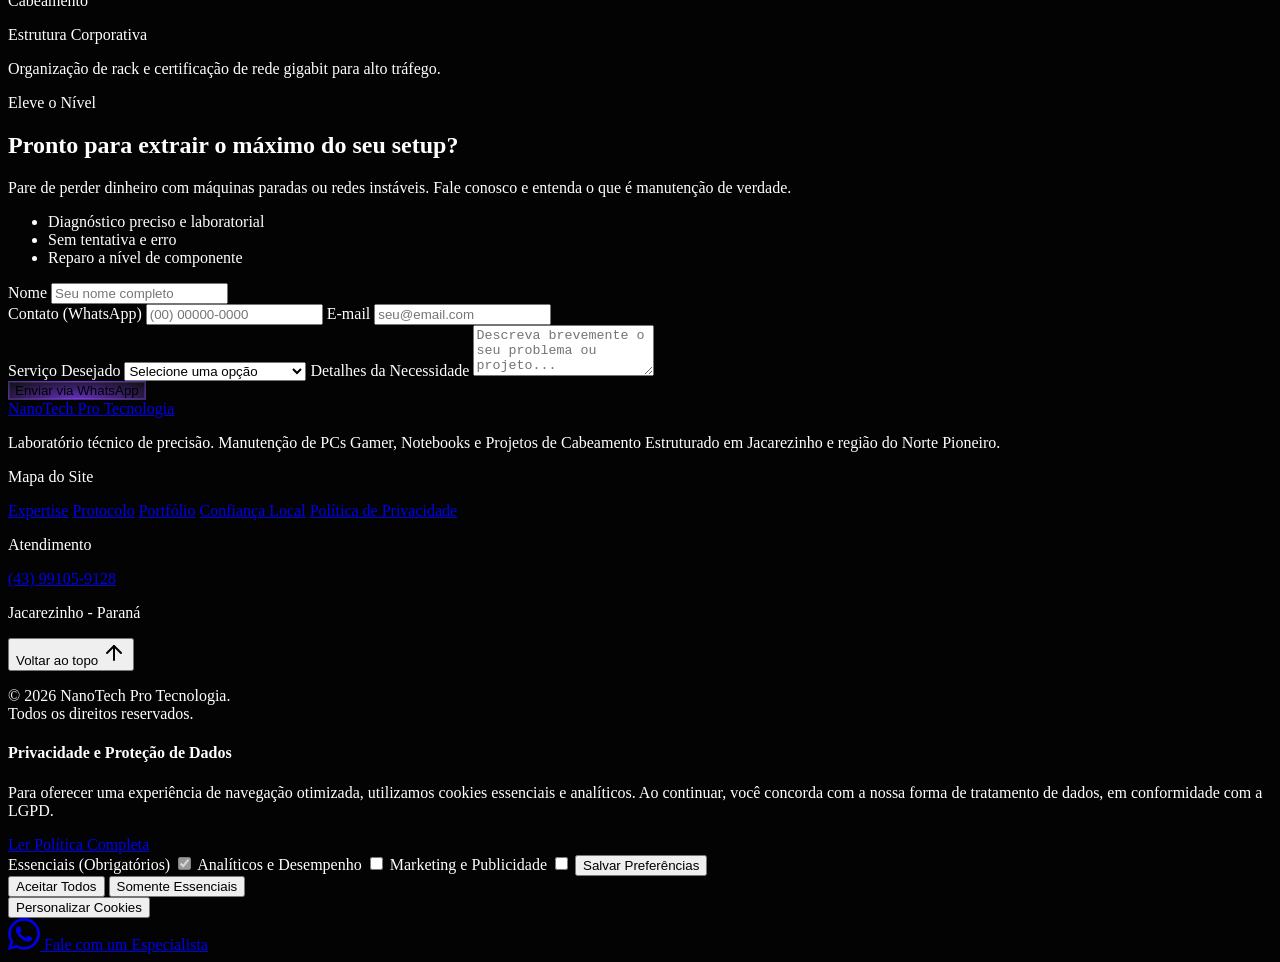
==== commit 8d030fdd: "Update index.html" ====
--- a/index.html
+++ b/index.html
@@ -4,7 +4,7 @@
     <meta charset="UTF-8">
     <meta name="viewport" content="width=device-width, initial-scale=1.0">
     <title>NanoTech Pro Tecnologia | Alta Performance e Infraestrutura Profissional - PR</title>
-    <link rel="icon" type="image/png" href="logo_nano.png">
+    <link rel="icon" type="image/jpeg" href="assets/favicon.jpeg">
     
     <!-- Script Anti-FOUC para carregar o tema antes da renderização -->
     <script>
@@ -316,7 +316,7 @@
     <section id="processo" class="sm:px-6 lg:px-8 sm:mt-24 lg:mt-32 sm:mb-24 lg:mb-32 sm:pt-12 lg:pt-16 sm:pr-6 sm:pb-12 lg:pb-16 sm:pl-6 mt-16 mr-auto mb-16 ml-auto pt-8 pr-4 pb-8 pl-4 gs-reveal opacity-0 translate-y-10 relative z-10 border-y border-borderColor bg-bgSurface/20">
         <style>
             #processo .ring-2 { transition: all 0.3s ease; cursor: pointer; }
-            #processo .ring-2:hover { transform: scale(1.15); box-shadow: 0 0 20px rgba(124, 58, 237, 0.3); }
+            #processo .ring-2:hover { transform: scale(1.03); box-shadow: 0 0 20px rgba(124, 58, 237, 0.3); }
             #processo .ring-2 i { transition: transform 0.3s ease; }
             #processo .ring-2:hover i { transform: scale(1.2); }
         </style>
@@ -729,8 +729,8 @@
     </div>
 
     <!-- Floating WhatsApp CTA -->
-    <a href="https://wa.me/5543991059128?text=Ol%C3%A1%2C%20NanoTech%20Pro%21%20Gostaria%20de%20agendar%20um%20diagn%C3%B3stico." target="_blank" class="fixed bottom-6 right-6 md:bottom-8 md:right-8 z-[90] bg-[#25D366] hover:bg-[#128C7E] text-white p-4 rounded-full shadow-2xl shadow-[#25D366]/30 transition-all duration-300 hover:scale-110 flex items-center justify-center group" aria-label="Falar com Especialista">
-        <svg xmlns="http://www.w3.org/2000/svg" width="28" height="28" viewBox="0 0 24 24" fill="currentColor" class="w-7 h-7"><path d="M17.472 14.382c-.297-.149-1.758-.867-2.03-.967-.273-.099-.471-.148-.67.15-.197.297-.767.966-.94 1.164-.173.199-.347.223-.644.075-.297-.15-1.255-.463-2.39-1.475-.883-.788-1.48-1.761-1.653-2.059-.173-.297-.018-.458.13-.606.134-.133.298-.347.446-.52.149-.174.198-.298.298-.497.099-.198.05-.371-.025-.52-.075-.149-.669-1.612-.916-2.207-.242-.579-.487-.5-.669-.51a12.8 12.8 0 0 0-.57-.01c-.198 0-.52.074-.792.372-.272.297-1.04 1.016-1.04 2.479 0 1.462 1.065 2.875 1.213 3.074.149.198 2.096 3.2 5.077 4.487.709.306 1.262.489 1.694.625.712.227 1.36.195 1.871.118.571-.085 1.758-.719 2.006-1.413.248-.694.248-1.289.173-1.413-.074-.124-.272-.198-.57-.347m-5.421 7.403h-.004a9.87 9.87 0 0 1-5.031-1.378l-.361-.214-3.741.982.998-3.648-.235-.374a9.86 9.86 0 0 1-1.51-5.26c.001-5.45 4.436-9.884 9.888-9.884 2.64 0 5.122 1.03 6.988 2.898a9.825 9.825 0 0 1 2.893 6.994c-.003 5.45-4.437 9.884-9.885 9.884m8.413-18.297A11.815 11.815 0 0 0 12.05 0C5.495 0 .16 5.335.157 11.892c0 2.096.547 4.142 1.588 5.945L.057 24l6.305-1.654a11.882 11.882 0 0 0 5.683 1.448h.005c6.554 0 11.89-5.335 11.893-11.893a11.821 11.821 0 0 0-3.48-8.413Z"/></svg>
+    <a href="https://wa.me/5543991059128?text=Ol%C3%A1%2C%20NanoTech%20Pro%21%20Gostaria%20de%20agendar%20um%20diagn%C3%B3stico." target="_blank" class="fixed bottom-[14px] right-[14px] w-[58px] h-[58px] z-[90] bg-[#25D366] hover:bg-[#128C7E] text-white rounded-full shadow-2xl shadow-[#25D366]/30 transition-all duration-300 hover:scale-110 flex items-center justify-center group" aria-label="Falar com Especialista">
+        <svg xmlns="http://www.w3.org/2000/svg" width="32" height="32" viewBox="0 0 24 24" fill="currentColor" class="w-7 h-7"><path d="M17.472 14.382c-.297-.149-1.758-.867-2.03-.967-.273-.099-.471-.148-.67.15-.197.297-.767.966-.94 1.164-.173.199-.347.223-.644.075-.297-.15-1.255-.463-2.39-1.475-.883-.788-1.48-1.761-1.653-2.059-.173-.297-.018-.458.13-.606.134-.133.298-.347.446-.52.149-.174.198-.298.298-.497.099-.198.05-.371-.025-.52-.075-.149-.669-1.612-.916-2.207-.242-.579-.487-.5-.669-.51a12.8 12.8 0 0 0-.57-.01c-.198 0-.52.074-.792.372-.272.297-1.04 1.016-1.04 2.479 0 1.462 1.065 2.875 1.213 3.074.149.198 2.096 3.2 5.077 4.487.709.306 1.262.489 1.694.625.712.227 1.36.195 1.871.118.571-.085 1.758-.719 2.006-1.413.248-.694.248-1.289.173-1.413-.074-.124-.272-.198-.57-.347m-5.421 7.403h-.004a9.87 9.87 0 0 1-5.031-1.378l-.361-.214-3.741.982.998-3.648-.235-.374a9.86 9.86 0 0 1-1.51-5.26c.001-5.45 4.436-9.884 9.888-9.884 2.64 0 5.122 1.03 6.988 2.898a9.825 9.825 0 0 1 2.893 6.994c-.003 5.45-4.437 9.884-9.885 9.884m8.413-18.297A11.815 11.815 0 0 0 12.05 0C5.495 0 .16 5.335.157 11.892c0 2.096.547 4.142 1.588 5.945L.057 24l6.305-1.654a11.882 11.882 0 0 0 5.683 1.448h.005c6.554 0 11.89-5.335 11.893-11.893a11.821 11.821 0 0 0-3.48-8.413Z"/></svg>
         <span class="absolute right-full mr-4 bg-bgSurface text-textMain text-sm font-bold py-2 px-4 rounded-lg shadow-xl opacity-0 group-hover:opacity-100 transition-opacity duration-300 whitespace-nowrap pointer-events-none border border-borderDarker">
             Fale com um Especialista
         </span>
